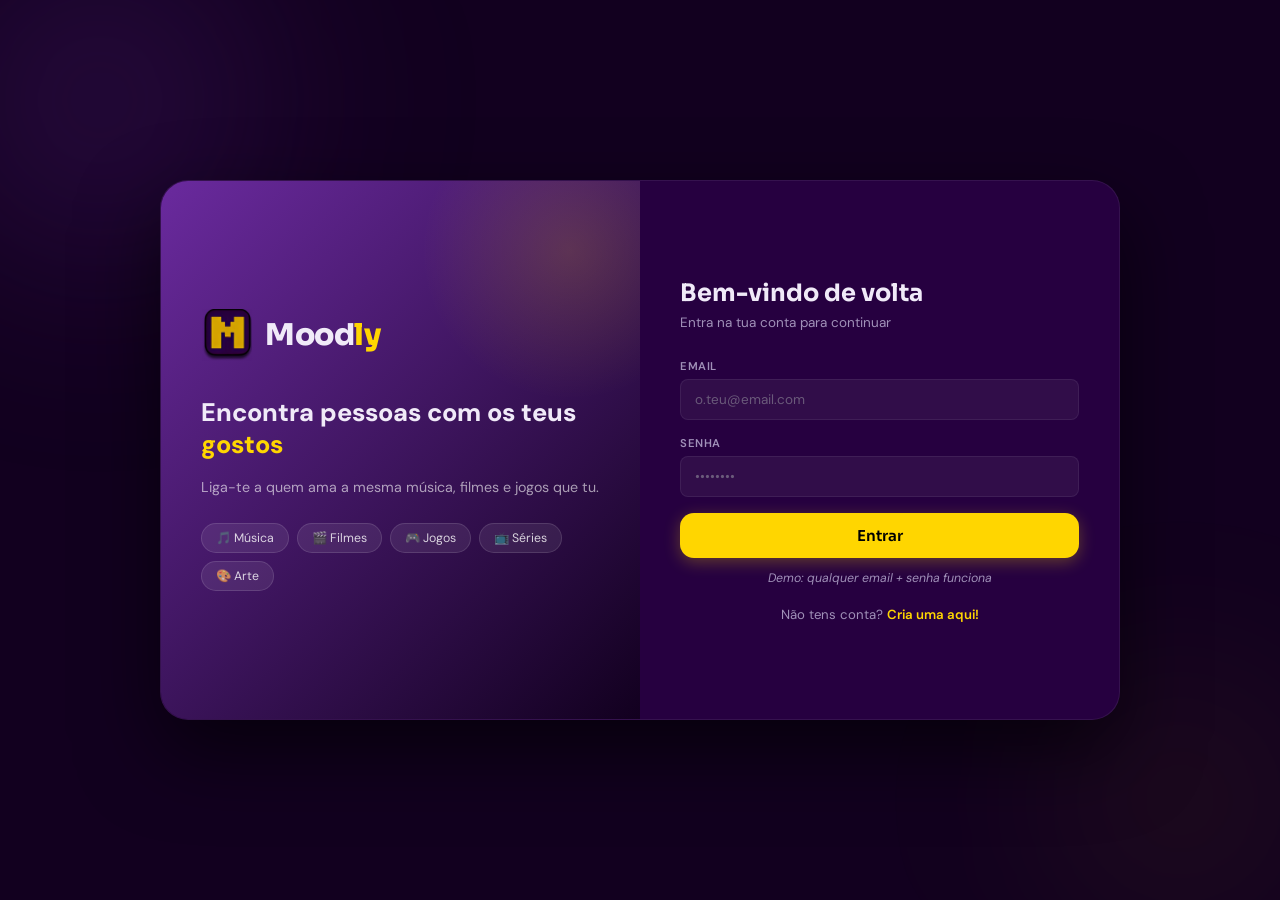
==== index.html @ e6f17474 "adicionar frontend moodly" ====
<!DOCTYPE html>
<html lang="pt">
<head>
  <meta charset="UTF-8"/>
  <meta name="viewport" content="width=device-width, initial-scale=1.0"/>
  <title>Moodly</title>

  <!-- Google Fonts -->
  <link rel="preconnect" href="https://fonts.googleapis.com"/>
  <link rel="preconnect" href="https://fonts.gstatic.com" crossorigin/>
  <link href="https://fonts.googleapis.com/css2?family=Sora:wght@300;400;600;700;800&family=DM+Sans:opsz,wght@9..40,300;9..40,400;9..40,500;9..40,600&display=swap" rel="stylesheet"/>

  <!-- CSS -->
  <link rel="stylesheet" href="css/variables.css"/>
  <link rel="stylesheet" href="css/base.css"/>
  <link rel="stylesheet" href="css/components.css"/>
  <link rel="stylesheet" href="css/layout.css"/>
  <link rel="stylesheet" href="css/pages.css"/>
  <link rel="stylesheet" href="css/animations.css"/>
</head>
<body>

  <!-- Ponto de montagem da aplicação -->
  <div id="app"></div>

  <!-- ── MODEL ── -->
  <script src="model/Model.js"></script>

  <!-- ── VIEW ── -->
  <script src="view/components/Icons.js"></script>
  <script src="view/components/Components.js"></script>
  <script src="view/pages/AuthPages.js"></script>
  <script src="view/pages/HomePages.js"></script>
  <script src="view/pages/EventsPage.js"></script>
  <script src="view/pages/ChatsPage.js"></script>
  <script src="view/pages/ProfilePages.js"></script>
  <script src="view/Renderer.js"></script>

  <!-- ── CONTROLLER ── -->
  <script src="controller/Controller.js"></script>

  <!-- ── BOOT ── -->
  <script>
    document.addEventListener('DOMContentLoaded', () => Renderer.init());
  </script>

</body>
</html>
---- css/variables.css ----
/* ============================================================
   variables.css — Tokens de design globais
   Todos os valores reutilizáveis ficam aqui.
   ============================================================ */

:root {
  /* Cores de fundo */
  --bg-deep:    #12001F;
  --bg-main:    #1E0035;
  --bg-panel:   #260040;
  --bg-card:    #320055;
  --bg-hover:   #3C0066;

  /* Largura da sidebar */
  --sidebar-w:  260px;

  /* Cores de destaque */
  --accent:     #FFD600;
  --accent2:    #FF6B6B;
  --purple:     #9B59C5;
  --purple-dim: #6A2A9E;
  --green:      #4DFFB4;

  /* Texto */
  --text:       #F0EAF8;
  --text-sub:   #A090B8;
  --text-dim:   #6A5A7A;

  /* Bordas */
  --border:     rgba(255, 255, 255, 0.07);

  /* Sombras */
  --shadow:     0 8px 40px rgba(0, 0, 0, 0.5);

  /* Border-radius */
  --r-sm:   8px;
  --r-md:   14px;
  --r-lg:   20px;
  --r-xl:   28px;
  --r-full: 9999px;

  /* Easing */
  --ease: cubic-bezier(0.4, 0, 0.2, 1);
}
---- css/base.css ----
/* ============================================================
   base.css — Reset e tipografia global
   ============================================================ */

*, *::before, *::after {
  box-sizing: border-box;
  margin: 0;
  padding: 0;
}

html {
  font-size: 15px;
  scroll-behavior: smooth;
}

body {
  font-family: 'DM Sans', sans-serif;
  background: var(--bg-deep);
  color: var(--text);
  min-height: 100vh;
  -webkit-font-smoothing: antialiased;
  overflow: hidden;
}

h1, h2, h3, h4, h5 {
  font-family: 'Sora', sans-serif;
  font-weight:700;
  font-size: 100px;
}

a {
  color: inherit;
  text-decoration: none;
}

button {
  cursor: pointer;
  border: none;
  outline: none;
  font-family: inherit;
  background: none;
}

input, textarea {
  font-family: inherit;
}

ul {
  list-style: none;
}
---- css/components.css ----
/* ============================================================
   components.css — Componentes reutilizáveis
   Botões, cards, forms, badges, avatares, toasts, modais...
   ============================================================ */

/*Botões */
.btn {
  display: inline-flex;
  align-items: center;
  justify-content: center;
  gap: 7px;
  padding: 10px 20px;
  border-radius: var(--r-md);
  font-size: 0.88rem;
  font-weight: 600;
  font-family: 'Sora', sans-serif;
  transition: all 0.18s var(--ease);
  white-space: nowrap;
}

.btn-primary {
  background: var(--accent);
  color: #000;
  box-shadow: 0 4px 16px rgba(255, 214, 0, 0.28);
}
.btn-primary:hover {
  background: #FFE633;
  transform: translateY(-1px);
  box-shadow: 0 6px 24px rgba(255, 214, 0, 0.38);
}

.btn-outline {
  background: transparent;
  color: var(--text);
  border: 1.5px solid var(--border);
}
.btn-outline:hover {
  border-color: rgba(255, 255, 255, 0.25);
  background: rgba(255, 255, 255, 0.04);
}

.btn-ghost {
  background: transparent;
  color: var(--text-sub);
}
.btn-ghost:hover {
  color: var(--text);
  background: rgba(255, 255, 255, 0.04);
}

.btn-danger {
  background: rgba(255, 107, 107, 0.15);
  color: var(--accent2);
  border: 1px solid rgba(255, 107, 107, 0.2);
}
.btn-danger:hover {
  background: var(--accent2);
  color: #fff;
}

.btn-sm  { padding: 7px 14px;  font-size: 0.8rem; }
.btn-lg  { padding: 13px 28px; font-size: 1rem;   }

/*Cards*/
.card {
  background: var(--bg-card);
  border: 1px solid var(--border);
  border-radius: var(--r-lg);
  transition: transform 0.18s var(--ease), box-shadow 0.18s var(--ease);
}

/*Formulários*/
.form-group {
  display: flex;
  flex-direction: column;
  gap: 6px;
  margin-bottom: 16px;
}

.form-label {
  font-size: 0.75rem;
  font-weight: 600;
  color: var(--text-sub);
  text-transform: uppercase;
  letter-spacing: 0.5px;
}

.form-input {
  background: rgba(255, 255, 255, 0.05);
  border: 1.5px solid var(--border);
  border-radius: var(--r-sm);
  color: var(--text);
  padding: 11px 14px;
  font-size: 0.9rem;
  width: 100%;
  transition: all 0.18s var(--ease);
}
.form-input::placeholder { color: var(--text-dim); }
.form-input:focus {
  outline: none;
  border-color: var(--accent);
  background: rgba(255, 255, 255, 0.07);
  box-shadow: 0 0 0 3px rgba(255, 214, 0, 0.1);
}

.form-error {
  font-size: 0.8rem;
  color: var(--accent2);
  margin-top: 4px;
}

/*Badges*/
.badge {
  display: inline-flex;
  align-items: center;
  padding: 3px 10px;
  border-radius: var(--r-full);
  font-size: 0.72rem;
  font-weight: 600;
}
.badge-accent  { background: rgba(255, 214, 0, 0.15);  color: var(--accent);  }
.badge-purple  { background: rgba(155, 89, 197, 0.2);  color: var(--purple);  }
.badge-green   { background: rgba(77, 255, 180, 0.15); color: var(--green);   }

/*Avatares*/
.avatar {
  border-radius: var(--r-full);
  background: var(--purple-dim);
  display: flex;
  align-items: center;
  justify-content: center;
  font-family: 'Sora', sans-serif;
  font-weight: 700;
  flex-shrink: 0;
  overflow: hidden;
}

/*Divider */
.divider {
  height: 1px;
  background: var(--border);
  margin: 16px 0;
}

/*Section title */
.section-title {
  font-size: 0.8rem;
  font-weight: 700;
  color: var(--text-dim);
  text-transform: uppercase;
  letter-spacing: 1px;
  margin-bottom: 14px;
}

/*Empty state*/
.empty-state {
  display: flex;
  flex-direction: column;
  align-items: center;
  justify-content: center;
  padding: 80px 24px;
  gap: 14px;
  text-align: center;
}
.empty-state svg { width: 64px; height: 64px; color: var(--text-dim); opacity: 0.4; }
.empty-state h3  { font-size: 1.1rem; color: var(--text-sub); }
.empty-state p   { font-size: 0.88rem; color: var(--text-dim); }

/*Toast */
.toast {
  position: fixed;
  bottom: 32px;
  right: 32px;
  background: var(--bg-card);
  border: 1px solid var(--border);
  border-radius: var(--r-md);
  padding: 14px 18px;
  font-size: 0.88rem;
  box-shadow: 0 8px 32px rgba(0, 0, 0, 0.5);
  z-index: 1000;
  display: flex;
  align-items: center;
  gap: 10px;
  transform: translateY(20px);
  opacity: 0;
  transition: all 0.3s var(--ease);
  max-width: 340px;
}
.toast.show              { transform: translateY(0); opacity: 1; }
.toast.success           { border-left: 3px solid var(--green);   }
.toast.error             { border-left: 3px solid var(--accent2); }
.toast.info              { border-left: 3px solid var(--accent);  }
.toast svg               { width: 16px; height: 16px; flex-shrink: 0; }
.toast.success svg       { color: var(--green);   }
.toast.error   svg       { color: var(--accent2); }
.toast.info    svg       { color: var(--accent);  }

/*Modal*/
.modal-overlay {
  position: fixed;
  inset: 0;
  background: rgba(0, 0, 0, 0.7);
  backdrop-filter: blur(8px);
  z-index: 500;
  display: flex;
  align-items: center;
  justify-content: center;
  animation: fadeIn 0.2s ease;
}

.modal-box {
  background: var(--bg-card);
  border: 1px solid var(--border);
  border-radius: var(--r-xl);
  padding: 32px;
  width: 100%;
  max-width: 420px;
  animation: fadeUp 0.3s var(--ease);
  box-shadow: 0 32px 80px rgba(0, 0, 0, 0.6);
}
.modal-box h3 { font-size: 1.2rem; margin-bottom: 8px; }
.modal-box p  { color: var(--text-sub); font-size: 0.9rem; margin-bottom: 24px; }
.modal-actions { display: flex; gap: 10px; }

/*Page header */
.page-header {
  display: flex;
  align-items: flex-start;
  justify-content: space-between;
  margin-bottom: 28px;
}
.page-header-left h1 { font-size: 1.75rem; font-weight: 800; letter-spacing: -0.5px; }
.page-header-left p  { color: var(--text-sub); font-size: 0.88rem; margin-top: 4px; }
---- css/layout.css ----
/* ============================================================
   layout.css — Estrutura de layout principal
   Sidebar, área de conteúdo, chats two-column...
   ============================================================ */

/* ── App shell ──────────────────────────────────────────── */
#app {
  display: flex;
  height: 100vh;
  overflow: hidden;
}

/* Páginas de auth ocupam o ecrã inteiro (sem sidebar) */
#app.auth-mode {
  display: block;
}

/* ── Sidebar ────────────────────────────────────────────── */
.sidebar {
  width: var(--sidebar-w);
  min-width: var(--sidebar-w);
  background: var(--bg-panel);
  border-right: 1px solid var(--border);
  display: flex;
  flex-direction: column;
  padding: 28px 0 20px;
  height: 100vh;
  overflow: hidden;
  position: relative;
  z-index: 10;
}

/* Gradiente decorativo na sidebar */
.sidebar::before {
  content: '';
  position: absolute;
  inset: 0;
  background:
    radial-gradient(ellipse 200px 300px at 30% 20%, rgba(155, 89, 197, 0.12) 0%, transparent 70%),
    radial-gradient(ellipse 180px 200px at 70% 80%, rgba(255, 214, 0, 0.05)  0%, transparent 70%);
  pointer-events: none;
}

/* Logo */
.sidebar-logo {
  display: flex;
  align-items: center;
  gap: 10px;
  padding: 0 24px 28px;
  border-bottom: 1px solid var(--border);
  margin-bottom: 16px;
}

.logo-emoji {
  width: 42px;
  height: 42px;
  background: var(--accent);
  border-radius: var(--r-md);
  display: flex;
  align-items: center;
  justify-content: center;
  font-size: 22px;
  box-shadow: 0 6px 24px rgba(255, 214, 0, 0.35);
  flex-shrink: 0;
}

.logo-name {
  font-family: 'Sora', sans-serif;
  font-size: 1.5rem;
  font-weight: 800;
  color: var(--text);
  letter-spacing: -0.5px;
}
.logo-name span { color: var(--accent); }

/* Nav items */
.nav-group {
  flex: 1;
  padding: 0 12px;
  display: flex;
  flex-direction: column;
  gap: 2px;
}

.nav-item {
  display: flex;
  align-items: center;
  gap: 12px;
  padding: 11px 14px;
  border-radius: var(--r-md);
  color: var(--text-sub);
  font-size: 0.9rem;
  font-weight: 500;
  transition: all 0.18s var(--ease);
  cursor: pointer;
  position: relative;
}
.nav-item:hover             { background: rgba(255, 255, 255, 0.05); color: var(--text); }
.nav-item.active            { background: rgba(255, 214, 0, 0.1); color: var(--accent); font-weight: 600; }
.nav-item.active::before {
  content: '';
  position: absolute;
  left: 0; top: 25%; bottom: 25%;
  width: 3px;
  border-radius: 2px;
  background: var(--accent);
}
.nav-item svg { width: 20px; height: 20px; flex-shrink: 0; }

.nav-badge {
  margin-left: auto;
  background: var(--accent);
  color: #000;
  font-size: 0.7rem;
  font-weight: 700;
  padding: 2px 7px;
  border-radius: var(--r-full);
  min-width: 20px;
  text-align: center;
}

/* Utilizador no fundo da sidebar */
.sidebar-user {
  padding: 16px 16px 0;
  border-top: 1px solid var(--border);
  display: flex;
  align-items: center;
  gap: 10px;
  cursor: pointer;
  border-radius: var(--r-md);
  margin: 0 4px;
  transition: background 0.15s;
}
.sidebar-user:hover            { background: rgba(255, 255, 255, 0.04); }
.sidebar-user-info             { flex: 1; min-width: 0; }
.sidebar-user-name             { font-size: 0.88rem; font-weight: 600; white-space: nowrap; overflow: hidden; text-overflow: ellipsis; }
.sidebar-user-role             { font-size: 0.73rem; color: var(--text-dim); }

/* ── Área principal ─────────────────────────────────────── */
.main-area {
  flex: 1;
  display: flex;
  overflow: hidden;
  background: var(--bg-main);
  position: relative;
}

/* Textura subtil de fundo */
.main-area::after {
  content: '';
  position: absolute;
  inset: 0;
  background-image: url("data:image/svg+xml,%3Csvg viewBox='0 0 200 200' xmlns='http://www.w3.org/2000/svg'%3E%3Cfilter id='n'%3E%3CfeTurbulence type='fractalNoise' baseFrequency='0.9' numOctaves='4' stitchTiles='stitch'/%3E%3C/filter%3E%3Crect width='100%25' height='100%25' filter='url(%23n)' opacity='0.025'/%3E%3C/svg%3E");
  pointer-events: none;
  opacity: 0.4;
}

.content {
  flex: 1;
  overflow-y: auto;
  height: 100vh;
  padding: 32px 36px;
  scrollbar-width: thin;
  scrollbar-color: var(--bg-card) transparent;
  position: relative;
  z-index: 1;
}
.content::-webkit-scrollbar       { width: 5px; }
.content::-webkit-scrollbar-thumb { background: var(--bg-card); border-radius: 3px; }

/* ── Layout de chats (duas colunas) ─────────────────────── */
.chats-layout {
  display: grid;
  grid-template-columns: 320px 1fr;
  height: 100vh;
  margin: -32px -36px -32px 0;
  overflow: hidden;
}

.chat-list-col {
  background: var(--bg-panel);
  border-right: 1px solid var(--border);
  display: flex;
  flex-direction: column;
  overflow: hidden;
}

.chat-list-header {
  padding: 50px 20px 12px;
  border-bottom: 1px solid var(--border);
}
.chat-list-header h2 { font-size: 1.1rem; margin-bottom: 12px; }

.chat-search-wrap { position: relative; }
.chat-search-wrap svg {
  position: absolute;
  left: 12px; top: 50%;
  transform: translateY(-50%);
  width: 16px; height: 16px;
  color: var(--text-dim);
}
.chat-search-wrap input { padding-left: 38px; border-radius: var(--r-full); }

.chat-list-scroll {
  flex: 1;
  overflow-y: auto;
  scrollbar-width: thin;
  scrollbar-color: var(--bg-card) transparent;
}
.chat-list-scroll::-webkit-scrollbar       { width: 4px; }
.chat-list-scroll::-webkit-scrollbar-thumb { background: var(--bg-card); border-radius: 2px; }

/* Item de conversa */
.chat-item {
  display: flex;
  align-items: center;
  gap: 12px;
  padding: 14px 20px;
  border-bottom: 1px solid rgba(255, 255, 255, 0.04);
  cursor: pointer;
  transition: background 0.15s;
}
.chat-item:hover  { background: rgba(255, 255, 255, 0.04); }
.chat-item.active { background: rgba(255, 214, 0, 0.06); border-left: 3px solid var(--accent); }

.chat-avatar-wrap   { position: relative; flex-shrink: 0; }
.chat-online-dot {
  position: absolute;
  bottom: 1px; right: 1px;
  width: 10px; height: 10px;
  border-radius: 50%;
  background: var(--green);
  border: 2px solid var(--bg-panel);
}

.chat-info     { flex: 1; min-width: 0; }
.chat-name     { font-size: 0.88rem; font-weight: 600; margin-bottom: 3px; }
.chat-preview  { font-size: 0.78rem; color: var(--text-sub); white-space: nowrap; overflow: hidden; text-overflow: ellipsis; }

.chat-meta-col { flex-shrink: 0; display: flex; flex-direction: column; align-items: flex-end; gap: 5px; }
.chat-time     { font-size: 0.7rem; color: var(--text-dim); }
.chat-unread {
  background: var(--accent);
  color: #000;
  border-radius: var(--r-full);
  min-width: 18px; height: 18px;
  display: flex; align-items: center; justify-content: center;
  font-size: 0.68rem; font-weight: 700;
  padding: 0 4px;
}

/* ── Chatroom ───────────────────────────────────────────── */
.chatroom-col {
  display: flex;
  flex-direction: column;
  background: var(--bg-main);
  overflow: hidden;
}

.chatroom-header {
  padding: 52px 28px 28px 28px;
  border-bottom: 1px solid var(--border);
  display: flex;
  align-items: center;
  gap: 14px;
  flex-shrink: 0;
  background: var(--bg-panel);
}
.chatroom-header-info  { flex: 1; }
.chatroom-header-name  { font-weight: 700; font-size: 1rem; }
.chatroom-header-status { font-size: 0.76rem; color: var(--green); }

.chatroom-messages {
  flex: 1;
  overflow-y: auto;
  padding: 52px 28px 28px 28px;
  display: flex;
  flex-direction: column;
  gap: 12px;
  scrollbar-width: thin;
  scrollbar-color: var(--bg-card) transparent;
}
.chatroom-messages::-webkit-scrollbar       { width: 4px; }
.chatroom-messages::-webkit-scrollbar-thumb { background: var(--bg-card); border-radius: 2px; }

.msg-row {
  display: flex;
  flex-direction: column;
  max-width: 65%;
}
.msg-row.me   { align-self: flex-end;  align-items: flex-end;  }
.msg-row.them { align-self: flex-start; align-items: flex-start; }

.msg-bubble { padding: 10px 16px; border-radius: 18px; font-size: 0.88rem; line-height: 1.5; }
.msg-row.them .msg-bubble { background: var(--bg-card); border-bottom-left-radius: 4px; }
.msg-row.me   .msg-bubble { background: var(--accent); color: #000; font-weight: 500; border-bottom-right-radius: 4px; }
.msg-time { font-size: 0.65rem; color: var(--text-dim); margin-top: 4px; padding: 0 4px; }

.chatroom-bar {
  padding: 18px 28px;
  border-top: 1px solid var(--border);
  display: flex;
  align-items: center;
  gap: 10px;
  flex-shrink: 0;
  background: var(--bg-panel);
}

.chatroom-input {
  flex: 1;
  background: rgba(255, 255, 255, 0.05);
  border: 1.5px solid var(--border);
  border-radius: var(--r-full);
  padding: 10px 20px;
  color: var(--text);
  font-size: 0.9rem;
  resize: none;
  outline: none;
  max-height: 100px;
  transition: border-color 0.18s;
}
.chatroom-input:focus       { border-color: var(--accent); }
.chatroom-input::placeholder { color: var(--text-dim); }

.send-btn {
  width: 42px; height: 42px;
  border-radius: var(--r-full);
  background: var(--accent);
  color: #000;
  display: flex; align-items: center; justify-content: center;
  flex-shrink: 0;
  transition: all 0.18s;
}
.send-btn:hover    { background: #FFE633; transform: scale(1.06); }
.send-btn svg      { width: 18px; height: 18px; }
---- css/pages.css ----
/* ============================================================
   pages.css — Estilos específicos de cada página
   ============================================================ */

/* ── AUTH ───────────────────────────────────────────────── */
.auth-page {
  min-height: 100vh;
  display: flex;
  align-items: center;
  justify-content: center;
  background: var(--bg-deep);
  position: relative;
  overflow: hidden;
}

.auth-bg-orb {
  position: absolute;
  border-radius: 50%;
  filter: blur(90px);
  pointer-events: none;
}

.auth-split {
  display: grid;
  grid-template-columns: 1fr 1fr;
  width: 100%;
  max-width: 960px;
  background: var(--bg-panel);
  border-radius: var(--r-xl);
  border: 1px solid var(--border);
  overflow: hidden;
  box-shadow: 0 32px 80px rgba(0, 0, 0, 0.6);
  min-height: 540px;
}

.auth-left {
  background: linear-gradient(135deg, var(--purple-dim) 0%, var(--bg-deep) 100%);
  padding: 48px 40px;
  display: flex;
  flex-direction: column;
  justify-content: center;
  position: relative;
  overflow: hidden;
}
.auth-left::before {
  content: '';
  position: absolute;
  width: 300px; height: 300px;
  border-radius: 50%;
  background: radial-gradient(circle, rgba(255, 214, 0, 0.15) 0%, transparent 70%);
  top: -80px; right: -80px;
}

.auth-left-logo  { display: flex; align-items: center; gap: 12px; margin-bottom: 36px; }
.auth-tagline    { font-size: 1.7rem; font-weight: 800; line-height: 1.25; margin-bottom: 16px; }
.auth-tagline span { color: var(--accent); }
.auth-desc       { color: rgba(255, 255, 255, 0.6); font-size: 0.95rem; line-height: 1.6; }

.auth-chips      { display: flex; flex-wrap: wrap; gap: 8px; margin-top: 24px; }
.auth-chip {
  background: rgba(255, 255, 255, 0.08);
  border: 1px solid rgba(255, 255, 255, 0.12);
  padding: 6px 14px;
  border-radius: var(--r-full);
  font-size: 0.82rem;
  color: rgba(255, 255, 255, 0.8);
}

.auth-right      { padding: 48px 40px; display: flex; flex-direction: column; justify-content: center; }
.auth-right h2   { font-size: 1.6rem; margin-bottom: 6px; }
.auth-sub        { color: var(--text-sub); margin-bottom: 28px; font-size: 0.9rem; }

.auth-switch     { margin-top: 20px; text-align: center; color: var(--text-sub); font-size: 0.88rem; }
.auth-switch a   { color: var(--accent); font-weight: 600; cursor: pointer; }

/* ── INTERESSES ─────────────────────────────────────────── */
.interests-page {
  min-height: 100vh;
  display: flex;
  align-items: center;
  justify-content: center;
  background: var(--bg-deep);
}

.interests-container {
  max-width: 680px;
  width: 100%;
  padding: 48px 40px;
  background: var(--bg-panel);
  border: 1px solid var(--border);
  border-radius: var(--r-xl);
  box-shadow: 0 32px 80px rgba(0, 0, 0, 0.5);
}

.interests-grid {
  display: grid;
  grid-template-columns: repeat(4, 1fr);
  gap: 12px;
  margin: 28px 0;
}

.interest-chip {
  display: flex;
  flex-direction: column;
  align-items: center;
  gap: 10px;
  padding: 20px 12px;
  background: rgba(255, 255, 255, 0.04);
  border: 2px solid var(--border);
  border-radius: var(--r-lg);
  cursor: pointer;
  transition: all 0.18s var(--ease);
  text-align: center;
}
.interest-chip svg         { width: 32px; height: 32px; color: var(--text-dim); }
.interest-chip span        { font-size: 0.82rem; font-weight: 600; color: var(--text-sub); }
.interest-chip:hover       { background: rgba(255, 255, 255, 0.07); border-color: rgba(255, 255, 255, 0.2); }
.interest-chip.selected    { background: rgba(255, 214, 0, 0.1); border-color: var(--accent); }
.interest-chip.selected svg  { color: var(--accent); }
.interest-chip.selected span { color: var(--accent); }

/* ── DESCOBRIR ──────────────────────────────────────────── */
.discover-layout {
  display: grid;
  grid-template-columns: 1fr 380px;
  gap: 28px;
  align-items: start;
}

.profile-card-big {
  background: var(--bg-card);
  border: 1px solid var(--border);
  border-radius: var(--r-xl);
  overflow: hidden;
}

.profile-card-banner {
  height: 220px;
  background: linear-gradient(135deg, #3C0063 0%, #12001F 100%);
  position: relative;
}
.profile-card-banner::after {
  content: '';
  position: absolute; inset: 0;
  background: linear-gradient(to bottom, transparent 40%, var(--bg-card) 100%);
}

.profile-card-avatar {
  width: 110px; height: 110px;
  border-radius: var(--r-full);
  border: 3px solid var(--accent);
  position: absolute;
  bottom: -40px; left: 36px;
  background: var(--purple-dim);
  display: flex; align-items: center; justify-content: center;
  font-size: 2.4rem; font-weight: 700; font-family: 'Sora', sans-serif;
  z-index: 2;
  box-shadow: 0 8px 32px rgba(0, 0, 0, 0.5);
}

.profile-card-body    { padding: 56px 36px 32px; }
.profile-card-name    { font-size: 1.6rem; font-weight: 800; margin-bottom: 4px; }
.profile-card-meta    { color: var(--text-sub); font-size: 0.88rem; margin-bottom: 20px; }

.interest-tags        { display: flex; flex-wrap: wrap; gap: 8px; margin-bottom: 24px; }
.interest-tag {
  display: flex; align-items: center; gap: 6px;
  background: rgba(255, 255, 255, 0.06);
  border: 1px solid var(--border);
  padding: 6px 12px;
  border-radius: var(--r-full);
  font-size: 0.8rem; color: var(--text-sub);
}
.interest-tag svg { width: 13px; height: 13px; color: var(--accent); }

.card-actions { display: flex; gap: 12px; align-items: center; }

.action-btn {
  width: 56px; height: 56px;
  border-radius: var(--r-full);
  display: flex; align-items: center; justify-content: center;
  border: 2px solid;
  transition: all 0.2s var(--ease);
}
.action-btn svg { width: 24px; height: 24px; }

.action-btn-pass    { border-color: rgba(255, 107, 107, 0.35); color: var(--accent2); }
.action-btn-pass:hover  { background: var(--accent2); color: #fff; transform: scale(1.08) rotate(-8deg); border-color: var(--accent2); }

.action-btn-connect { border-color: rgba(255, 214, 0, 0.4); color: var(--accent); width: 68px; height: 68px; }
.action-btn-connect:hover { background: var(--accent); color: #000; transform: scale(1.1); border-color: var(--accent); }

.action-btn-super   { border-color: rgba(77, 255, 180, 0.35); color: var(--green); }
.action-btn-super:hover { background: var(--green); color: #000; transform: scale(1.08) rotate(8deg); border-color: var(--green); }

.suggestions-panel  { display: flex; flex-direction: column; gap: 14px; }

.suggestion-card {
  background: var(--bg-card);
  border: 1px solid var(--border);
  border-radius: var(--r-lg);
  padding: 16px;
  display: flex; align-items: center; gap: 14px;
  transition: all 0.18s var(--ease);
  cursor: pointer;
}
.suggestion-card:hover { background: var(--bg-hover); transform: translateX(3px); }

.suggestion-info     { flex: 1; min-width: 0; }
.suggestion-name     { font-weight: 600; font-size: 0.92rem; margin-bottom: 3px; }
.suggestion-tags     { font-size: 0.76rem; color: var(--text-sub); white-space: nowrap; overflow: hidden; text-overflow: ellipsis; }
.suggestion-actions  { display: flex; gap: 6px; }

/* ── EVENTOS ────────────────────────────────────────────── */
.events-grid {
  display: grid;
  grid-template-columns: repeat(auto-fill, minmax(300px, 1fr));
  gap: 20px;
}

.event-card {
  background: var(--bg-card);
  border: 1px solid var(--border);
  border-radius: var(--r-lg);
  overflow: hidden;
  transition: transform 0.18s var(--ease), box-shadow 0.18s var(--ease);
}
.event-card:hover { transform: translateY(-3px); box-shadow: 0 20px 50px rgba(0, 0, 0, 0.4); }

.event-banner {
  height: 130px;
  position: relative;
  display: flex; align-items: flex-end;
  padding: 14px 16px;
}
.event-banner::after {
  content: '';
  position: absolute; inset: 0;
  background: linear-gradient(to top, rgba(50, 0, 85, 0.95) 0%, transparent 55%);
}

.event-title     { font-size: 1.05rem; font-weight: 700; position: relative; z-index: 1; }
.event-date-chip {
  position: absolute; top: 12px; right: 12px; z-index: 1;
  background: var(--accent); color: #000;
  padding: 4px 10px; border-radius: var(--r-full);
  font-size: 0.72rem; font-weight: 700; font-family: 'Sora', sans-serif;
}

.event-body   { padding: 16px; }
.event-meta   { display: flex; align-items: center; gap: 7px; color: var(--text-sub); font-size: 0.82rem; margin-bottom: 6px; }
.event-meta svg { width: 13px; height: 13px; flex-shrink: 0; }
.event-footer { display: flex; gap: 8px; margin-top: 14px; }

/* ── PERFIL ─────────────────────────────────────────────── */
.profile-layout {
  display: grid;
  grid-template-columns: 300px 1fr;
  gap: 28px;
  align-items: start;
}

.profile-card {
  background: var(--bg-card);
  border: 1px solid var(--border);
  border-radius: var(--r-xl);
  overflow: hidden;
}

.profile-banner {
  height: 110px;
  background: linear-gradient(135deg, var(--purple-dim) 0%, var(--bg-deep) 100%);
}

.profile-avatar-wrap {
  position: relative;
  margin: -44px 0 0 24px;
  display: inline-block;
}

.profile-avatar {
  width: 88px; height: 88px;
  border-radius: var(--r-full);
  background: var(--purple-dim);
  border: 3px solid var(--bg-card);
  display: flex; align-items: center; justify-content: center;
  font-size: 2rem; font-weight: 700; font-family: 'Sora', sans-serif;
  position: relative; z-index: 1;
}

.profile-body    { padding: 16px 24px 24px; }
.profile-name    { font-size: 1.3rem; font-weight: 800; margin-bottom: 2px; }
.profile-email   { font-size: 0.82rem; color: var(--text-dim); margin-bottom: 16px; }

.stats-row {
  display: flex;
  border: 1px solid var(--border);
  border-radius: var(--r-md);
  overflow: hidden;
  margin-bottom: 20px;
}
.stat-cell               { flex: 1; padding: 12px 8px; text-align: center; border-right: 1px solid var(--border); }
.stat-cell:last-child    { border-right: none; }
.stat-cell .num          { font-size: 1.2rem; font-weight: 800; color: var(--accent); font-family: 'Sora', sans-serif; }
.stat-cell .lbl          { font-size: 0.68rem; color: var(--text-dim); margin-top: 2px; }

.interest-block          { margin-bottom: 16px; }
.interest-block-label {
  display: flex; align-items: center; gap: 8px;
  font-size: 0.76rem; font-weight: 700; color: var(--accent);
  text-transform: uppercase; letter-spacing: 0.5px;
  margin-bottom: 6px;
}
.interest-block-label svg { width: 15px; height: 15px; }
.interest-block-val      { font-size: 0.88rem; color: var(--text-sub); padding-left: 23px; }

/* Edit profile */
.edit-grid {
  display: grid;
  grid-template-columns: 1fr 1fr;
  gap: 14px;
}
---- css/animations.css ----
/* ============================================================
   animations.css — Keyframes e classes de animação
   ============================================================ */

@keyframes fadeUp {
  from { opacity: 0; transform: translateY(14px); }
  to   { opacity: 1; transform: translateY(0);    }
}

@keyframes fadeIn {
  from { opacity: 0; }
  to   { opacity: 1; }
}

/* Classe base de animação */
.anim { animation: fadeUp 0.35s var(--ease) both; }

/* Delays escalonados para listas e grids */
.d1 { animation-delay: 0.06s; }
.d2 { animation-delay: 0.12s; }
.d3 { animation-delay: 0.18s; }
.d4 { animation-delay: 0.24s; }
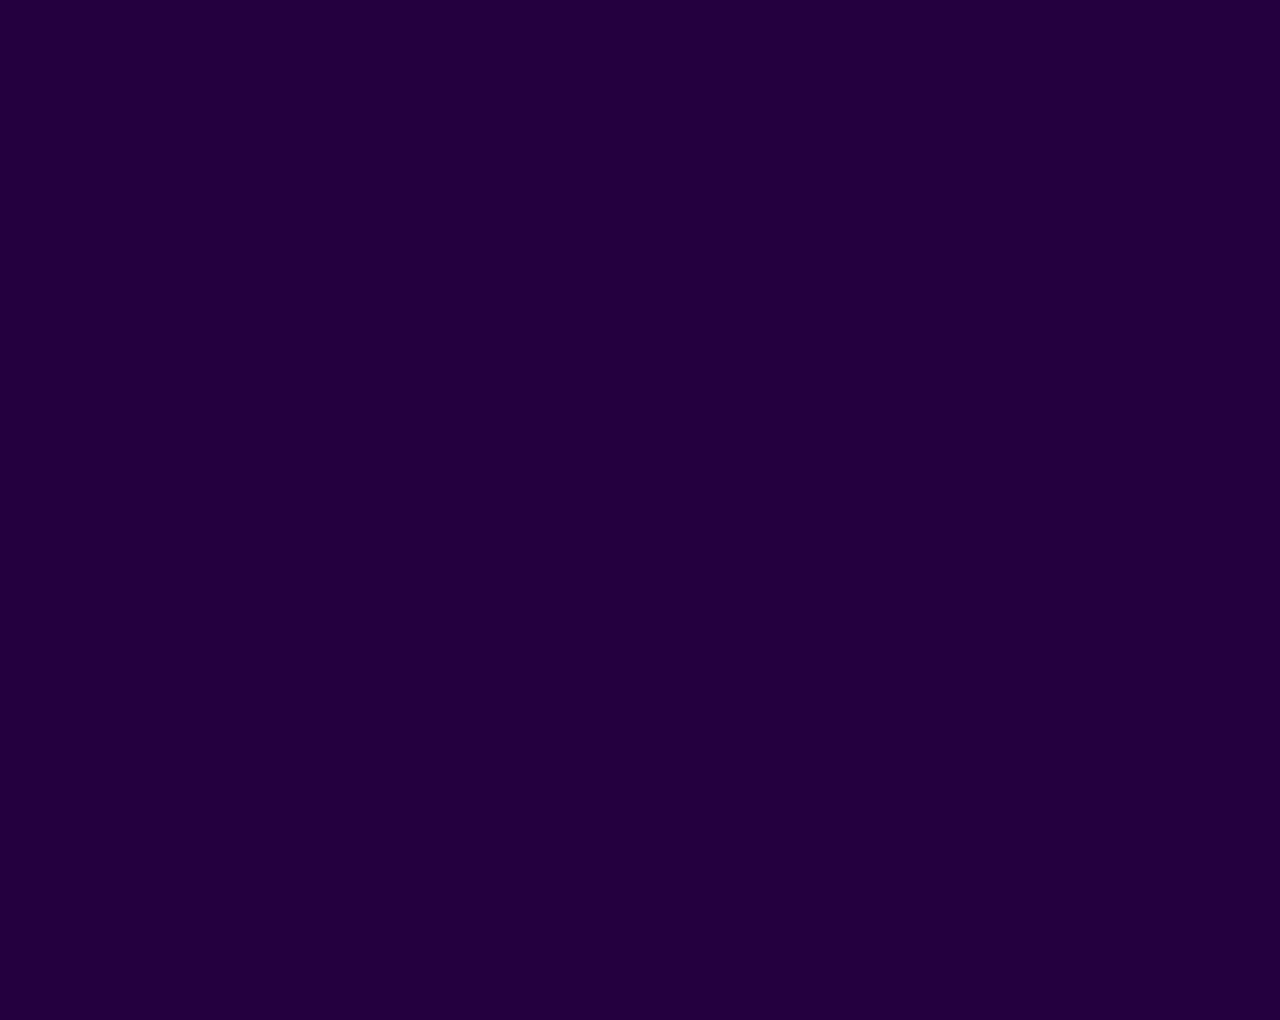
==== commit fbab76eb: "acho que funciona" ====
--- a/index.html
+++ b/index.html
@@ -4,45 +4,23 @@
   <meta charset="UTF-8"/>
   <meta name="viewport" content="width=device-width, initial-scale=1.0"/>
   <title>Moodly</title>
-
-  <!-- Google Fonts -->
-  <link rel="preconnect" href="https://fonts.googleapis.com"/>
-  <link rel="preconnect" href="https://fonts.gstatic.com" crossorigin/>
-  <link href="https://fonts.googleapis.com/css2?family=Sora:wght@300;400;600;700;800&family=DM+Sans:opsz,wght@9..40,300;9..40,400;9..40,500;9..40,600&display=swap" rel="stylesheet"/>
-
-  <!-- CSS -->
-  <link rel="stylesheet" href="css/variables.css"/>
-  <link rel="stylesheet" href="css/base.css"/>
-  <link rel="stylesheet" href="css/components.css"/>
-  <link rel="stylesheet" href="css/layout.css"/>
-  <link rel="stylesheet" href="css/pages.css"/>
-  <link rel="stylesheet" href="css/animations.css"/>
+  <link rel="stylesheet" href="css/app.css"/>
 </head>
 <body>
-
-  <!-- Ponto de montagem da aplicação -->
   <div id="app"></div>
 
-  <!-- ── MODEL ── -->
-  <script src="model/Model.js"></script>
+  <script src="js/components/Icons.js"></script>
+  <script src="js/components/Components.js"></script>
+  <script src="js/App.js"></script>
+  <script src="js/pages/AuthPages.js"></script>
+  <script src="js/pages/HomePage.js"></script>
+  <script src="js/pages/EventsPage.js"></script>
+  <script src="js/pages/ChatsPage.js"></script>
+  <script src="js/pages/ProfilePage.js"></script>
+  <script src="js/pages/AdminPage.js"></script>
 
-  <!-- ── VIEW ── -->
-  <script src="view/components/Icons.js"></script>
-  <script src="view/components/Components.js"></script>
-  <script src="view/pages/AuthPages.js"></script>
-  <script src="view/pages/HomePages.js"></script>
-  <script src="view/pages/EventsPage.js"></script>
-  <script src="view/pages/ChatsPage.js"></script>
-  <script src="view/pages/ProfilePages.js"></script>
-  <script src="view/Renderer.js"></script>
-
-  <!-- ── CONTROLLER ── -->
-  <script src="controller/Controller.js"></script>
-
-  <!-- ── BOOT ── -->
   <script>
-    document.addEventListener('DOMContentLoaded', () => Renderer.init());
+    document.addEventListener('DOMContentLoaded', () => App.init());
   </script>
-
 </body>
-</html>
+</html>
--- a/css/app.css
+++ b/css/app.css
@@ -0,0 +1,104 @@
+* { box-sizing: border-box; margin: 0; padding: 0; }
+body { font-family: sans-serif; font-size: 14px; background: #24003f; color: #eee; min-height: 100vh; }
+
+svg { width: 16px; height: 16px; vertical-align: middle; }
+
+input, textarea, select { font: inherit; background: #222;
+   border: 1px solid #444; color: #eee; padding: 5px 8px; width: 100%; display: block; }
+
+button { font: inherit; cursor: pointer; background: #222; border: 1px solid #555; color: #eee; padding: 4px 10px; }
+.btn-primary { background: #FFD600; color: #000; border-color: #FFD600; font-weight: 700; }
+.btn-danger  { color: #f87171; border-color: #f87171; background: transparent; }
+.btn-sm      { padding: 2px 7px; font-size: 0.78rem; }
+
+a, .link { color: #FFD600; cursor: pointer; }
+
+#app { display: flex; min-height: 100vh; }
+#app.auth { display: block; max-width: 400px; margin: 60px auto; }
+.sidebar { width: 160px; min-width: 160px; border-right: 1px solid #333333; padding: 12px; display: flex; 
+  flex-direction: column; height: 100vh; position: sticky; top: 0; overflow-y: auto; }
+.main { flex: 1; padding: 20px; overflow-y: auto; }
+
+.nav { display: flex; flex-direction: column; gap: 2px; flex: 1; }
+.nav-item { display: flex; align-items: center; gap: 7px; padding: 6px 8px; cursor: pointer;
+   color: #aaa; white-space: nowrap; }
+.nav-item:hover { color: #eee; }
+.nav-item.active { color: #FFD600; }
+
+.form-group { margin-bottom: 10px; }
+label { display: block; font-size: 0.78rem; color: #aaa; margin-bottom: 3px; }
+.error-msg { color: #f87171; font-size: 0.8rem; margin-top: 4px; }
+.page-header { display: flex; justify-content: space-between; align-items: center; margin-bottom: 16px; }
+
+.chats-wrap { display: flex; height: calc(100vh - 40px); margin: -20px; }
+.chat-list  { width: 220px; min-width: 220px; border-right: 1px solid #333; overflow-y: auto; }
+.chat-item  { padding: 8px 10px; border-bottom: 1px solid #222; cursor: pointer; }
+.chat-item.active { color: #FFD600; }
+.chatroom   { flex: 1; display: flex; flex-direction: column; overflow: hidden; }
+.chatroom-header { padding: 10px; border-bottom: 1px solid #333; flex-shrink: 0; font-weight: 700; }
+.chatroom-msgs { flex: 1; overflow-y: auto; padding: 12px; display: flex; flex-direction: column; gap: 6px; }
+.msg-row    { max-width: 60%; }
+.msg-row.me { align-self: flex-end; }
+.msg-bubble { padding: 5px 10px; border: 1px solid #444; display: inline-block; }
+.msg-row.me .msg-bubble { background: #FFD600; color: #000; border-color: #FFD600; }
+.chatroom-bar { padding: 10px; border-top: 1px solid #333; display: flex; gap: 6px; flex-shrink: 0; }
+.chatroom-bar input { flex: 1; width: auto; }
+
+.discover-wrap { display: flex; gap: 16px; align-items: flex-start; }
+.discover-card { flex: 1; border: 1px solid #444; padding: 16px; display: flex; gap: 16px; }
+.discover-photo-avatar { width: 90px; height: 90px; border-radius: 50%; background: #444; 
+  display: flex; align-items: center; justify-content: center; font-size: 1.8rem;
+   font-weight: 700; overflow: hidden; margin-bottom: 8px; }
+.discover-photo-avatar img { width: 100%; height: 100%; object-fit: cover; }
+.discover-btns { display: flex; flex-direction: column; gap: 10px; }
+.discover-action { cursor: pointer; font-weight: 700; }
+.discover-action.connect { color: #4ade80; }
+.discover-action.pass    { color: #f87171; }
+
+.profile-grid { display: grid; grid-template-columns: 200px 1fr; gap: 16px; }
+.profile-avatar-big { width: 80px; height: 80px; border-radius: 50%; background: #444;
+   display: flex; align-items: center; justify-content: center; font-size: 1.6rem;
+    font-weight: 700; margin-bottom: 10px; overflow: hidden; }
+.profile-avatar-big img { width: 100%; height: 100%; object-fit: cover; }
+
+.avatar { display: inline-flex; align-items: center; justify-content: center; background: #444;
+   border-radius: 50%; font-weight: 700; overflow: hidden; flex-shrink: 0; }
+.avatar img { width: 100%; height: 100%; object-fit: cover; }
+
+.row { display: flex; align-items: center; gap: 8px; padding: 7px 0; border-bottom: 1px solid #2a2a2a; }
+.row:last-child { border-bottom: none; }
+.row-name { flex: 1; }
+
+.modal-overlay { position: fixed; inset: 0; background: rgba(0,0,0,0.7); display: flex;
+   align-items: center; justify-content: center; z-index: 100; }
+.modal-box { background: #1a1a1a; border: 1px solid #444; padding: 20px; width: 100%; 
+  max-width: 420px; max-height: 90vh; overflow-y: auto; }
+.modal-footer { display: flex; gap: 8px; justify-content: flex-end; margin-top: 12px; }
+
+.toast { position: fixed; bottom: 14px; right: 14px; background: #222;
+   border: 1px solid #444; padding: 8px 12px; z-index: 200; opacity: 0; transition: opacity 0.2s; }
+.toast.show { opacity: 1; }
+
+
+.itag, .selected-tag, .tag-suggestion, .badge { display: inline-block; border: 1px solid #555; 
+  padding: 1px 6px; font-size: 0.75rem; margin: 2px; }
+.selected-tag { border-color: #FFD600; color: #FFD600; }
+.tag-suggestion { cursor: pointer; color: #aaa; }
+.tag-suggestion:hover { color: #eee; }
+.interest-section { margin-bottom: 14px; }
+.interest-section-label, .interest-cat-label { color: #FFD600; font-size: 0.75rem;
+   text-transform: uppercase; display: block; margin-bottom: 4px; }
+.interest-input-row { display: flex; gap: 6px; margin-bottom: 4px; }
+.interest-input-row input { flex: 1; width: auto; }
+
+
+table { width: 100%; border-collapse: collapse; font-size: 0.82rem; }
+th { text-align: left; padding: 5px 8px; border-bottom: 1px solid #333; color: #aaa; }
+td { padding: 6px 8px; border-bottom: 1px solid #222; }
+
+
+.empty { padding: 30px; text-align: center; color: #666; }
+.dim   { color: #777; }
+#map   { width: 100%; height: 300px; border: 1px solid #333; margin-top: 10px; }
+.send-btn { width: 30px; height: 30px; background: #FFD600; color: #000; border: none;
+   border-radius: 50%; display: flex; align-items: center; justify-content: center; cursor: pointer; flex-shrink: 0; }
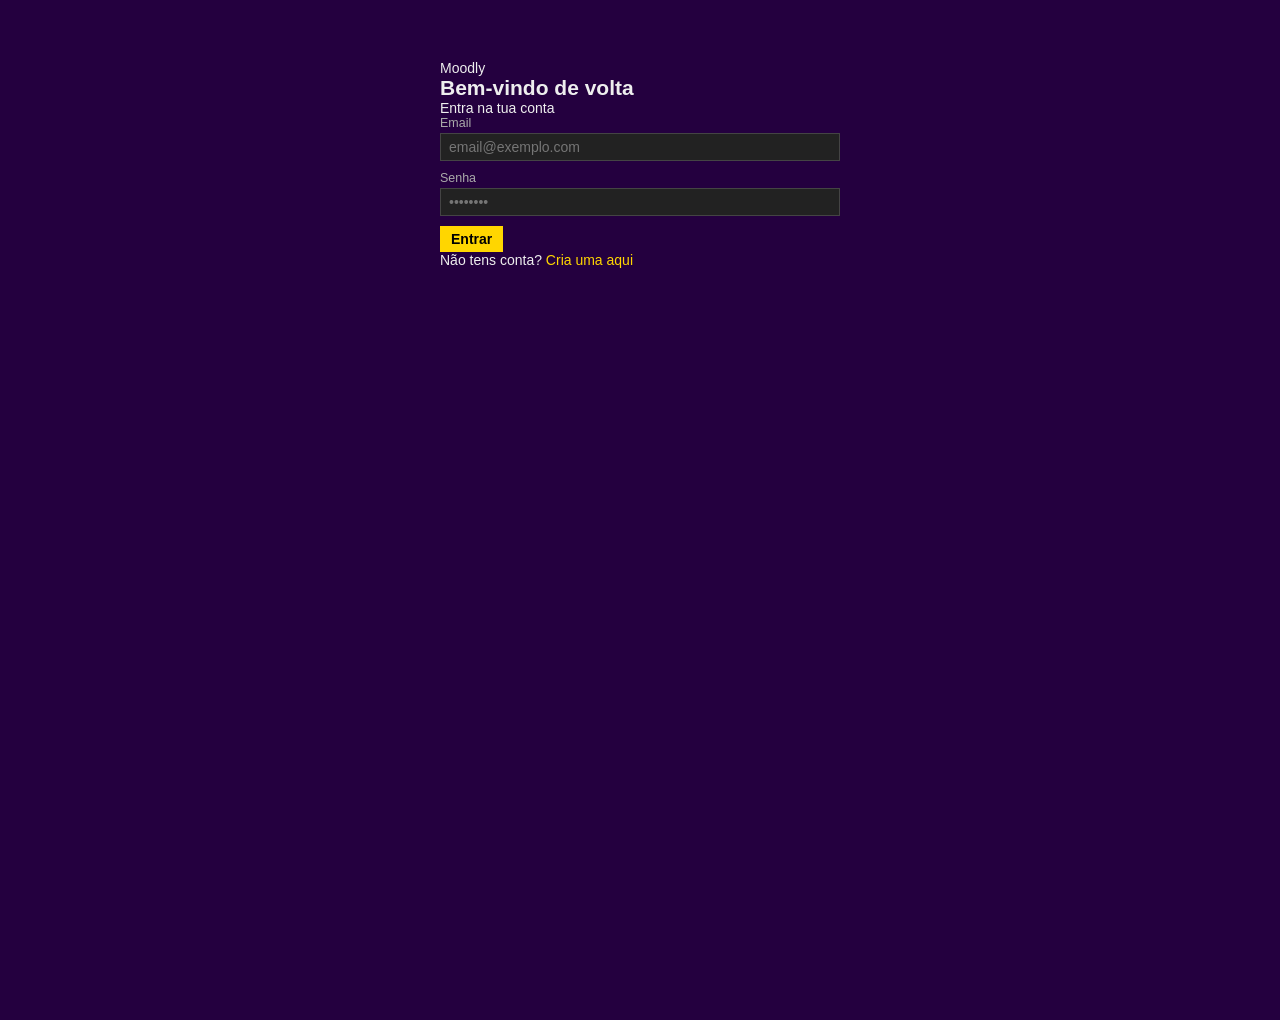
==== commit b17dae80: "organizacao e admin" ====
--- a/index.html
+++ b/index.html
@@ -12,12 +12,12 @@
   <script src="js/components/Icons.js"></script>
   <script src="js/components/Components.js"></script>
   <script src="js/App.js"></script>
-  <script src="js/pages/AuthPages.js"></script>
-  <script src="js/pages/HomePage.js"></script>
-  <script src="js/pages/EventsPage.js"></script>
-  <script src="js/pages/ChatsPage.js"></script>
-  <script src="js/pages/ProfilePage.js"></script>
-  <script src="js/pages/AdminPage.js"></script>
+  <script src="js/pages/Authpages.js"></script>
+  <script src="js/pages/Homepage.js"></script>
+  <script src="js/pages/Eventspage.js"></script>
+  <script src="js/pages/Chatspage.js"></script>
+  <script src="js/pages/Profilepage.js"></script>
+  <script src="js/pages/Adminpage.js"></script>
 
   <script>
     document.addEventListener('DOMContentLoaded', () => App.init());
--- a/css/app.css
+++ b/css/app.css
@@ -101,4 +101,8 @@
 .dim   { color: #777; }
 #map   { width: 100%; height: 300px; border: 1px solid #333; margin-top: 10px; }
 .send-btn { width: 30px; height: 30px; background: #FFD600; color: #000; border: none;
-   border-radius: 50%; display: flex; align-items: center; justify-content: center; cursor: pointer; flex-shrink: 0; }+   border-radius: 50%; display: flex; align-items: center; justify-content: center; cursor: pointer; flex-shrink: 0; }
+
+.sidebar-logo { display: flex; align-items: center; gap: 8px; font-weight: 700; font-size: 1.1rem; 
+   margin-bottom: 16px; }
+.logo-img { height: 32px; width: auto; max-width: 40px; }
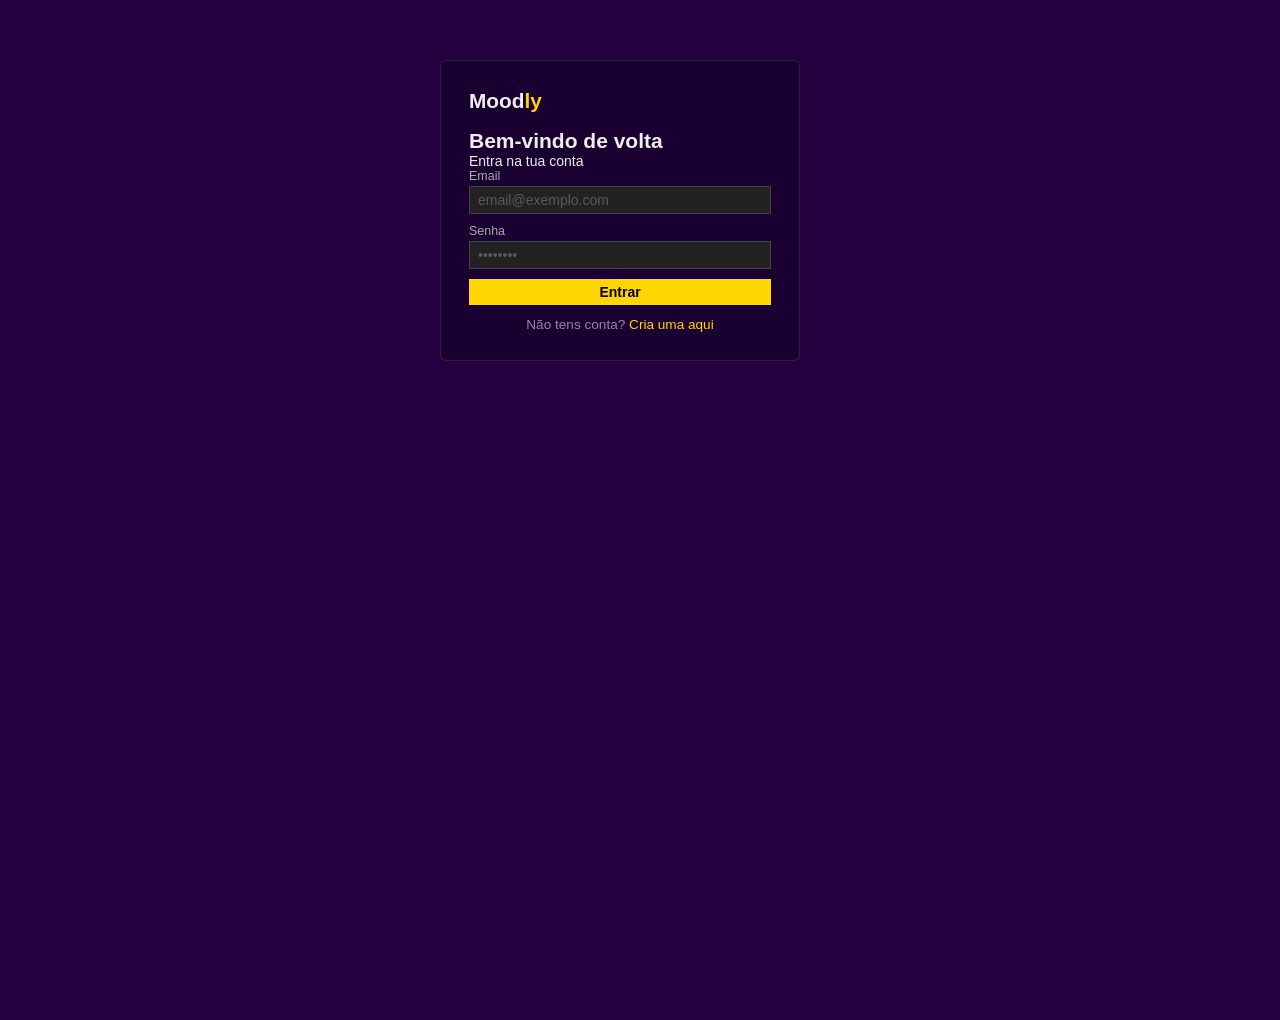
==== commit 1638b8a6: "mapa" ====
--- a/index.html
+++ b/index.html
@@ -9,7 +9,6 @@
 <body>
   <div id="app"></div>
 
-  <script src="js/components/Icons.js"></script>
   <script src="js/components/Components.js"></script>
   <script src="js/App.js"></script>
   <script src="js/pages/Authpages.js"></script>
@@ -20,7 +19,7 @@
   <script src="js/pages/Adminpage.js"></script>
 
   <script>
-    document.addEventListener('DOMContentLoaded', () => App.init());
+    document.addEventListener('DOMContentLoaded', () => App.boot());
   </script>
 </body>
 </html>
--- a/css/app.css
+++ b/css/app.css
@@ -3,106 +3,133 @@
 
 svg { width: 16px; height: 16px; vertical-align: middle; }
 
-input, textarea, select { font: inherit; background: #222;
-   border: 1px solid #444; color: #eee; padding: 5px 8px; width: 100%; display: block; }
+input, textarea, select { font: inherit; background: #222; border: 1px solid #444; color: #eee; padding: 5px 8px; width: 100%; display: block; }
+input:focus, textarea:focus { outline: 1px solid #8B5CF6; }
+input::placeholder, textarea::placeholder { color: rgba(255,255,255,0.25); }
 
 button { font: inherit; cursor: pointer; background: #222; border: 1px solid #555; color: #eee; padding: 4px 10px; }
 .btn-primary { background: #FFD600; color: #000; border-color: #FFD600; font-weight: 700; }
 .btn-danger  { color: #f87171; border-color: #f87171; background: transparent; }
+.btn-outline { background: transparent; border: 1px solid #555; }
+.btn-full    { width: 100%; justify-content: center; display: flex; }
 .btn-sm      { padding: 2px 7px; font-size: 0.78rem; }
 
 a, .link { color: #FFD600; cursor: pointer; }
 
-#app { display: flex; min-height: 100vh; }
+#app      { display: flex; min-height: 100vh; }
 #app.auth { display: block; max-width: 400px; margin: 60px auto; }
-.sidebar { width: 160px; min-width: 160px; border-right: 1px solid #333333; padding: 12px; display: flex; 
-  flex-direction: column; height: 100vh; position: sticky; top: 0; overflow-y: auto; }
-.main { flex: 1; padding: 20px; overflow-y: auto; }
+.sidebar  { width: 160px; min-width: 160px; border-right: 1px solid #333; padding: 12px; display: flex; flex-direction: column; height: 100vh; position: sticky; top: 0; overflow-y: auto; }
+.main     { flex: 1; padding: 20px; overflow-y: auto; }
 
-.nav { display: flex; flex-direction: column; gap: 2px; flex: 1; }
-.nav-item { display: flex; align-items: center; gap: 7px; padding: 6px 8px; cursor: pointer;
-   color: #aaa; white-space: nowrap; }
-.nav-item:hover { color: #eee; }
+.sidebar-logo { display: flex; align-items: center; gap: 8px; font-weight: 700; font-size: 1.1rem; margin-bottom: 16px; }
+.logo-img     { height: 32px; width: auto; max-width: 40px; }
+.sidebar-user { margin-top: auto; padding-top: 8px; border-top: 1px solid #333; font-size: 0.78rem; color: #777; }
+.nav          { display: flex; flex-direction: column; gap: 2px; flex: 1; }
+.nav-item     { display: flex; align-items: center; gap: 7px; padding: 6px 8px; cursor: pointer; color: #aaa; white-space: nowrap; }
+.nav-item:hover  { color: #eee; }
 .nav-item.active { color: #FFD600; }
 
 .form-group { margin-bottom: 10px; }
-label { display: block; font-size: 0.78rem; color: #aaa; margin-bottom: 3px; }
-.error-msg { color: #f87171; font-size: 0.8rem; margin-top: 4px; }
+.form-label { display: block; font-size: 0.78rem; color: #aaa; margin-bottom: 3px; }
+.form-input { font: inherit; background: #222; border: 1px solid #444; color: #eee; padding: 5px 8px; width: 100%; display: block; }
+.error-msg  { color: #f87171; font-size: 0.8rem; margin-top: 4px; }
 .page-header { display: flex; justify-content: space-between; align-items: center; margin-bottom: 16px; }
 
-.chats-wrap { display: flex; height: calc(100vh - 40px); margin: -20px; }
-.chat-list  { width: 220px; min-width: 220px; border-right: 1px solid #333; overflow-y: auto; }
-.chat-item  { padding: 8px 10px; border-bottom: 1px solid #222; cursor: pointer; }
-.chat-item.active { color: #FFD600; }
-.chatroom   { flex: 1; display: flex; flex-direction: column; overflow: hidden; }
-.chatroom-header { padding: 10px; border-bottom: 1px solid #333; flex-shrink: 0; font-weight: 700; }
-.chatroom-msgs { flex: 1; overflow-y: auto; padding: 12px; display: flex; flex-direction: column; gap: 6px; }
-.msg-row    { max-width: 60%; }
-.msg-row.me { align-self: flex-end; }
-.msg-bubble { padding: 5px 10px; border: 1px solid #444; display: inline-block; }
-.msg-row.me .msg-bubble { background: #FFD600; color: #000; border-color: #FFD600; }
-.chatroom-bar { padding: 10px; border-top: 1px solid #333; display: flex; gap: 6px; flex-shrink: 0; }
-.chatroom-bar input { flex: 1; width: auto; }
+.auth-box    { background: #1a0030; border: 1px solid rgba(255,255,255,0.1); border-radius: 6px; padding: 28px; width: 100%; max-width: 360px; }
+.auth-logo   { font-size: 1.3rem; font-weight: 700; margin-bottom: 16px; }
+.auth-logo span { color: #FFD600; }
+.auth-switch { margin-top: 12px; text-align: center; color: #9980b0; font-size: 0.85rem; }
 
-.discover-wrap { display: flex; gap: 16px; align-items: flex-start; }
-.discover-card { flex: 1; border: 1px solid #444; padding: 16px; display: flex; gap: 16px; }
-.discover-photo-avatar { width: 90px; height: 90px; border-radius: 50%; background: #444; 
-  display: flex; align-items: center; justify-content: center; font-size: 1.8rem;
-   font-weight: 700; overflow: hidden; margin-bottom: 8px; }
+.card       { background: #1a0030; border: 1px solid rgba(255,255,255,0.1); border-radius: 6px; padding: 16px; margin-bottom: 12px; }
+.card-title { font-size: 0.7rem; color: #777; text-transform: uppercase; letter-spacing: 0.5px; margin-bottom: 10px; }
+
+.avatar     { display: inline-flex; align-items: center; justify-content: center; background: #444; border-radius: 50%; font-weight: 700; overflow: hidden; flex-shrink: 0; }
+.avatar img { width: 100%; height: 100%; object-fit: cover; }
+
+.row            { display: flex; align-items: center; gap: 8px; padding: 7px 0; border-bottom: 1px solid #2a2a2a; }
+.row:last-child { border-bottom: none; }
+.row-name       { flex: 1; }
+
+.modal-overlay { position: fixed; inset: 0; background: rgba(0,0,0,0.7); display: flex; align-items: center; justify-content: center; z-index: 100; }
+.modal-box     { background: #1a1a1a; border: 1px solid #444; padding: 20px; width: 100%; max-width: 420px; max-height: 90vh; overflow-y: auto; }
+.modal-footer  { display: flex; gap: 8px; justify-content: flex-end; margin-top: 12px; }
+
+.toast      { position: fixed; bottom: 14px; right: 14px; background: #222; border: 1px solid #444; padding: 8px 12px; z-index: 200; opacity: 0; transition: opacity 0.2s; }
+.toast.show { opacity: 1; }
+
+.discover-wrap         { display: flex; gap: 16px; align-items: flex-start; }
+.discover-card         { flex: 1; border: 1px solid #444; padding: 16px; display: flex; gap: 16px; }
+.discover-photo-avatar { width: 90px; height: 90px; border-radius: 50%; background: #444; display: flex; align-items: center; justify-content: center; font-size: 1.8rem; font-weight: 700; overflow: hidden; margin-bottom: 8px; }
 .discover-photo-avatar img { width: 100%; height: 100%; object-fit: cover; }
-.discover-btns { display: flex; flex-direction: column; gap: 10px; }
-.discover-action { cursor: pointer; font-weight: 700; }
+.discover-name         { font-weight: 700; font-size: 1.1rem; margin-bottom: 3px; }
+.discover-score        { font-size: 0.78rem; color: #777; }
+.discover-btns         { display: flex; flex-direction: column; gap: 10px; }
+.discover-action       { cursor: pointer; font-weight: 700; }
 .discover-action.connect { color: #4ade80; }
 .discover-action.pass    { color: #f87171; }
 
-.profile-grid { display: grid; grid-template-columns: 200px 1fr; gap: 16px; }
-.profile-avatar-big { width: 80px; height: 80px; border-radius: 50%; background: #444;
-   display: flex; align-items: center; justify-content: center; font-size: 1.6rem;
-    font-weight: 700; margin-bottom: 10px; overflow: hidden; }
+.interest-section       { margin-bottom: 14px; }
+.interest-section-label { color: #FFD600; font-size: 0.75rem; text-transform: uppercase; display: block; margin-bottom: 4px; }
+.interest-input-row     { display: flex; gap: 6px; margin-bottom: 4px; }
+.interest-input-row input { flex: 1; width: auto; }
+.tag-suggestions        { display: flex; flex-wrap: wrap; gap: 4px; margin-bottom: 4px; }
+.tag-suggestion         { cursor: pointer; color: #aaa; border: 1px solid #555; padding: 1px 6px; font-size: 0.75rem; }
+.tag-suggestion:hover   { color: #eee; }
+.selected-tags          { display: flex; flex-wrap: wrap; gap: 4px; }
+.selected-tag           { border: 1px solid #FFD600; color: #FFD600; font-size: 0.75rem; padding: 1px 6px; display: inline-flex; align-items: center; gap: 3px; }
+.interest-categories    { display: flex; flex-direction: column; gap: 10px; }
+.interest-cat-label     { color: #FFD600; font-size: 0.75rem; text-transform: uppercase; display: block; margin-bottom: 4px; }
+.interest-cat-tags      { display: flex; flex-wrap: wrap; gap: 3px; }
+.itag                   { display: inline-block; border: 1px solid #555; padding: 1px 6px; font-size: 0.75rem; }
+
+.chat-list-panel  { width: 260px; min-width: 260px; border-right: 1px solid #333; display: flex; flex-direction: column; height: 100vh; overflow: hidden; background: #1a0030; }
+.chat-list-header { padding: 14px; border-bottom: 1px solid #333; flex-shrink: 0; }
+.chat-list-scroll { flex: 1; overflow-y: auto; }
+.chat-item        { display: flex; align-items: center; gap: 9px; padding: 8px 10px; border-bottom: 1px solid #222; cursor: pointer; }
+.chat-item:hover  { background: rgba(255,255,255,0.03); }
+.chat-item.active { border-left: 2px solid #FFD600; }
+.chat-item-name    { font-size: 0.86rem; font-weight: 600; }
+.chat-item-preview { font-size: 0.73rem; color: #777; white-space: nowrap; overflow: hidden; text-overflow: ellipsis; }
+.chatroom         { flex: 1; display: flex; flex-direction: column; height: 100vh; overflow: hidden; }
+.chatroom-header  { padding: 12px 18px; border-bottom: 1px solid #333; display: flex; align-items: center; gap: 10px; flex-shrink: 0; background: #1a0030; }
+.chatroom-msgs    { flex: 1; overflow-y: auto; padding: 16px 18px; display: flex; flex-direction: column; gap: 8px; }
+.chatroom-bar     { padding: 10px 18px; border-top: 1px solid #333; display: flex; gap: 8px; align-items: center; flex-shrink: 0; background: #1a0030; }
+.msg-row          { display: flex; flex-direction: column; max-width: 60%; }
+.msg-row.me       { align-self: flex-end; align-items: flex-end; }
+.msg-row.them     { align-self: flex-start; }
+.msg-bubble       { padding: 5px 10px; border: 1px solid #444; display: inline-block; }
+.msg-row.me .msg-bubble { background: #FFD600; color: #000; border-color: #FFD600; }
+.msg-sender       { font-size: 0.68rem; color: #777; margin-bottom: 2px; }
+.msg-time         { font-size: 0.63rem; color: #777; margin-top: 2px; }
+.chat-input       { background: rgba(255,255,255,0.05); border: 1px solid #444; border-radius: 999px; padding: 6px 12px; color: #eee; resize: none; outline: none; max-height: 80px; width: 100%; }
+.send-btn         { background: #FFD600; color: #000; border: none; border-radius: 4px; padding: 0 10px; font-size: 0.8rem; cursor: pointer; flex-shrink: 0; height: 32px; }
+
+.profile-grid       { display: grid; grid-template-columns: 200px 1fr; gap: 16px; }
+.profile-card       { border: 1px solid #333; padding: 16px; text-align: center; }
+.profile-avatar-big { width: 80px; height: 80px; border-radius: 50%; background: #444; display: flex; align-items: center; justify-content: center; font-size: 1.6rem; font-weight: 700; margin: 0 auto 10px; overflow: hidden; }
 .profile-avatar-big img { width: 100%; height: 100%; object-fit: cover; }
+.profile-name       { font-weight: 700; font-size: 1rem; margin-bottom: 8px; }
+.conn-item          { display: flex; align-items: center; gap: 9px; padding: 8px 0; border-bottom: 1px solid #2a2a2a; }
+.conn-item:last-child { border-bottom: none; }
+.conn-name          { flex: 1; font-size: 0.85rem; font-weight: 600; }
+.conn-actions       { display: flex; gap: 5px; }
 
-.avatar { display: inline-flex; align-items: center; justify-content: center; background: #444;
-   border-radius: 50%; font-weight: 700; overflow: hidden; flex-shrink: 0; }
-.avatar img { width: 100%; height: 100%; object-fit: cover; }
+.events-list    { display: flex; flex-direction: column; gap: 8px; }
+.event-item     { background: #1a0030; border: 1px solid rgba(255,255,255,0.1); border-radius: 6px; padding: 12px 14px; }
+.event-item.cancelled { border-color: rgba(239,68,68,0.3); opacity: 0.6; }
+.event-title    { font-weight: 700; margin-bottom: 3px; }
+.event-meta     { font-size: 0.78rem; color: #777; margin-bottom: 2px; }
+.event-footer   { display: flex; gap: 6px; margin-top: 8px; flex-wrap: wrap; align-items: center; }
+.badge-cancelled { font-size: 0.7rem; color: #f87171; border: 1px solid rgba(239,68,68,0.3); padding: 1px 7px; border-radius: 999px; }
+.badge-pending   { font-size: 0.7rem; color: #FFD600; border: 1px solid rgba(255,214,0,0.3); padding: 1px 7px; border-radius: 999px; }
 
-.row { display: flex; align-items: center; gap: 8px; padding: 7px 0; border-bottom: 1px solid #2a2a2a; }
-.row:last-child { border-bottom: none; }
-.row-name { flex: 1; }
-
-.modal-overlay { position: fixed; inset: 0; background: rgba(0,0,0,0.7); display: flex;
-   align-items: center; justify-content: center; z-index: 100; }
-.modal-box { background: #1a1a1a; border: 1px solid #444; padding: 20px; width: 100%; 
-  max-width: 420px; max-height: 90vh; overflow-y: auto; }
-.modal-footer { display: flex; gap: 8px; justify-content: flex-end; margin-top: 12px; }
-
-.toast { position: fixed; bottom: 14px; right: 14px; background: #222;
-   border: 1px solid #444; padding: 8px 12px; z-index: 200; opacity: 0; transition: opacity 0.2s; }
-.toast.show { opacity: 1; }
-
-
-.itag, .selected-tag, .tag-suggestion, .badge { display: inline-block; border: 1px solid #555; 
-  padding: 1px 6px; font-size: 0.75rem; margin: 2px; }
-.selected-tag { border-color: #FFD600; color: #FFD600; }
-.tag-suggestion { cursor: pointer; color: #aaa; }
-.tag-suggestion:hover { color: #eee; }
-.interest-section { margin-bottom: 14px; }
-.interest-section-label, .interest-cat-label { color: #FFD600; font-size: 0.75rem;
-   text-transform: uppercase; display: block; margin-bottom: 4px; }
-.interest-input-row { display: flex; gap: 6px; margin-bottom: 4px; }
-.interest-input-row input { flex: 1; width: auto; }
-
-
+.stat-box     { border: 1px solid #333; padding: 10px 14px; text-align: center; }
+.stat-box-num { font-size: 1.2rem; font-weight: 700; color: #FFD600; }
+.stat-box-lbl { font-size: 0.7rem; color: #777; margin-top: 2px; }
 table { width: 100%; border-collapse: collapse; font-size: 0.82rem; }
 th { text-align: left; padding: 5px 8px; border-bottom: 1px solid #333; color: #aaa; }
 td { padding: 6px 8px; border-bottom: 1px solid #222; }
 
-
 .empty { padding: 30px; text-align: center; color: #666; }
 .dim   { color: #777; }
-#map   { width: 100%; height: 300px; border: 1px solid #333; margin-top: 10px; }
-.send-btn { width: 30px; height: 30px; background: #FFD600; color: #000; border: none;
-   border-radius: 50%; display: flex; align-items: center; justify-content: center; cursor: pointer; flex-shrink: 0; }
-
-.sidebar-logo { display: flex; align-items: center; gap: 8px; font-weight: 700; font-size: 1.1rem; 
-   margin-bottom: 16px; }
-.logo-img { height: 32px; width: auto; max-width: 40px; }+#map   { width: 100%; height: 300px; border: 1px solid #333; margin-top: 10px; }
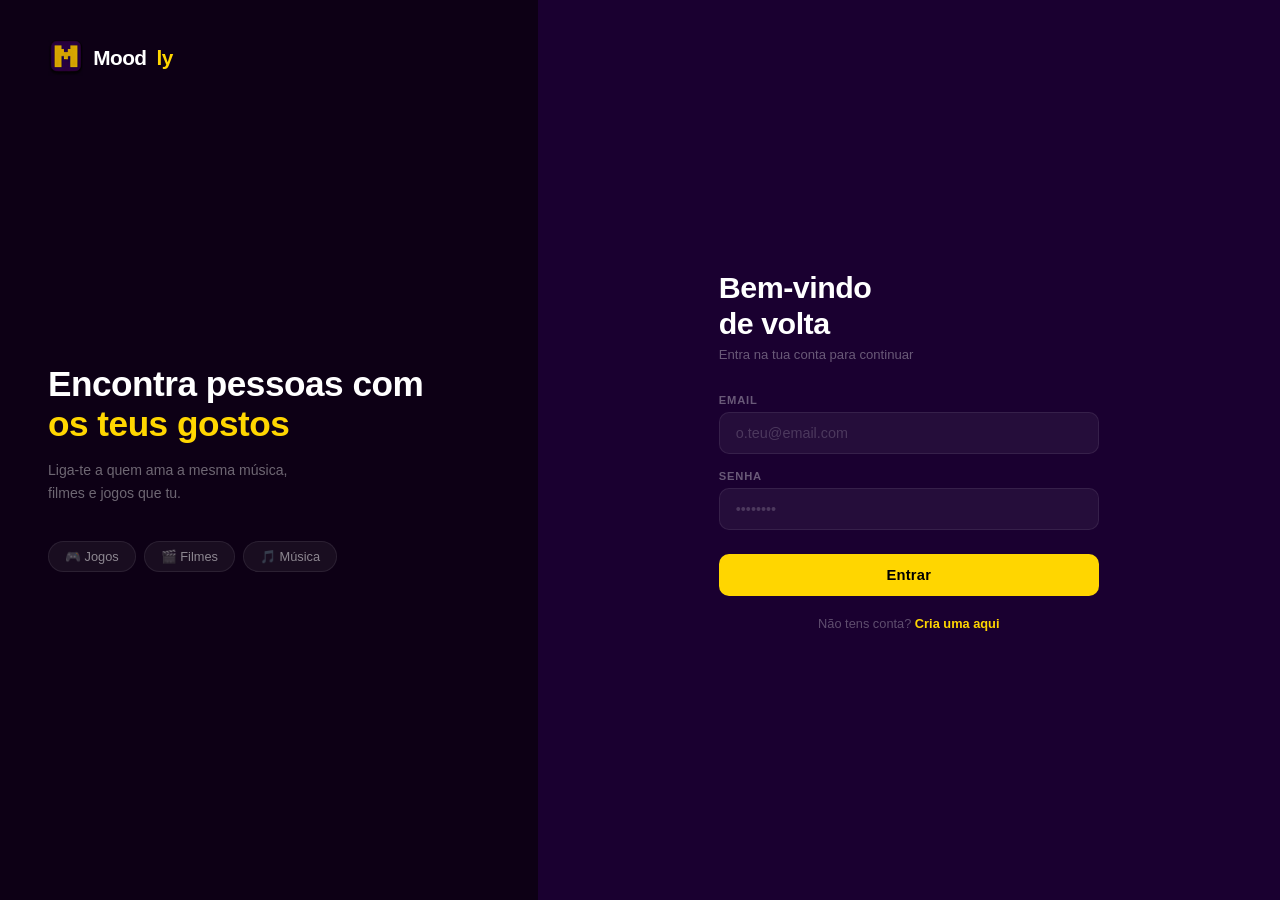
==== commit 5e7bf505: "stats" ====
--- a/index.html
+++ b/index.html
@@ -9,6 +9,7 @@
 <body>
   <div id="app"></div>
 
+  <script src="js/components/Icons.js"></script>
   <script src="js/components/Components.js"></script>
   <script src="js/App.js"></script>
   <script src="js/pages/Authpages.js"></script>
@@ -17,9 +18,10 @@
   <script src="js/pages/Chatspage.js"></script>
   <script src="js/pages/Profilepage.js"></script>
   <script src="js/pages/Adminpage.js"></script>
+  <script src="js/pages/Statspage.js"></script>
 
   <script>
-    document.addEventListener('DOMContentLoaded', () => App.boot());
+    document.addEventListener('DOMContentLoaded', () => App.init());
   </script>
 </body>
 </html>
--- a/css/app.css
+++ b/css/app.css
@@ -16,8 +16,232 @@
 
 a, .link { color: #FFD600; cursor: pointer; }
 
+/* layout */
 #app      { display: flex; min-height: 100vh; }
-#app.auth { display: block; max-width: 400px; margin: 60px auto; }
+#app.auth-page { display: block; width: 100%; margin: 0; max-width: 100%; }
+
+.auth-split {
+  display: flex;
+  min-height: 100vh;
+  width: 100%;
+  background: #0d0015;
+}
+
+.auth-left {
+  width: 42%;
+  min-height: 100vh;
+  background: #0d0015;
+  display: flex;
+  flex-direction: column;
+  justify-content: space-between;
+  padding: 40px 48px;
+}
+
+.auth-left-logo {
+  display: flex;
+  align-items: center;
+  gap: 10px;
+  font-size: 1.3rem;
+  font-weight: 800;
+  letter-spacing: -0.5px;
+  color: #fff;
+  margin-bottom: 0;
+}
+
+.auth-left-logo img { height: 36px; width: auto; }
+.auth-left-logo span { color: #FFD600; }
+
+.auth-left-body {
+  flex: 1;
+  display: flex;
+  flex-direction: column;
+  justify-content: center;
+  padding: 40px 0;
+}
+
+.auth-left-tagline {
+  font-size: 2.2rem;
+  font-weight: 800;
+  line-height: 1.15;
+  color: #fff;
+  margin-bottom: 14px;
+  letter-spacing: -0.5px;
+}
+
+.auth-left-tagline span { color: #FFD600; }
+
+.auth-left-sub {
+  font-size: 0.88rem;
+  color: rgba(255,255,255,0.4);
+  line-height: 1.65;
+  margin-bottom: 36px;
+  max-width: 280px;
+}
+
+.auth-pills {
+  display: flex;
+  flex-wrap: wrap;
+  gap: 8px;
+}
+
+.auth-pill {
+  background: rgba(255,255,255,0.05);
+  border: 1px solid rgba(255,255,255,0.08);
+  border-radius: 100px;
+  padding: 7px 16px;
+  font-size: 0.8rem;
+  color: rgba(255,255,255,0.5);
+}
+
+.auth-right {
+  flex: 1;
+  background: #1a0030;
+  display: flex;
+  align-items: center;
+  justify-content: center;
+  padding: 60px 48px;
+}
+
+.auth-form-wrap {
+  width: 100%;
+  max-width: 380px;
+}
+
+.auth-form-title {
+  font-size: 1.9rem;
+  font-weight: 800;
+  color: #fff;
+  margin-bottom: 6px;
+  letter-spacing: -0.5px;
+  line-height: 1.2;
+}
+
+.auth-form-sub {
+  font-size: 0.82rem;
+  color: rgba(255,255,255,0.35);
+  margin-bottom: 32px;
+}
+
+.auth-field { margin-bottom: 16px; }
+
+.auth-field label {
+  font-size: 0.7rem;
+  font-weight: 700;
+  letter-spacing: 0.8px;
+  text-transform: uppercase;
+  color: rgba(255,255,255,0.35);
+  margin-bottom: 6px;
+  display: block;
+}
+
+.auth-field input {
+  width: 100%;
+  background: rgba(255,255,255,0.05);
+  border: 1px solid rgba(255,255,255,0.08);
+  border-radius: 10px;
+  padding: 12px 16px;
+  color: #fff;
+  font-size: 0.9rem;
+  transition: border-color 0.2s, background 0.2s;
+  display: block;
+}
+
+.auth-field input:focus {
+  outline: none;
+  border-color: rgba(255,214,0,0.45);
+  background: rgba(255,255,255,0.07);
+}
+
+.auth-field input::placeholder { color: rgba(255,255,255,0.18); }
+
+.auth-btn-primary {
+  width: 100%;
+  background: #FFD600;
+  color: #000;
+  border: none;
+  border-radius: 10px;
+  padding: 13px;
+  font-size: 0.92rem;
+  font-weight: 800;
+  cursor: pointer;
+  margin-top: 8px;
+  letter-spacing: 0.2px;
+  transition: opacity 0.15s, transform 0.1s;
+}
+
+.auth-btn-primary:hover { opacity: 0.9; }
+.auth-btn-primary:active { transform: scale(0.99); }
+.auth-btn-primary:disabled { opacity: 0.5; cursor: not-allowed; }
+
+.auth-btn-outline {
+  width: 100%;
+  background: transparent;
+  color: rgba(255,255,255,0.6);
+  border: 1px solid rgba(255,255,255,0.12);
+  border-radius: 10px;
+  padding: 11px;
+  font-size: 0.88rem;
+  font-weight: 600;
+  cursor: pointer;
+  margin-top: 8px;
+  transition: border-color 0.15s, color 0.15s;
+}
+
+.auth-btn-outline:hover { border-color: rgba(255,255,255,0.3); color: #fff; }
+
+.auth-switch-line {
+  text-align: center;
+  font-size: 0.8rem;
+  color: rgba(255,255,255,0.3);
+  margin-top: 20px;
+}
+
+.auth-switch-line a {
+  color: #FFD600;
+  cursor: pointer;
+  font-weight: 700;
+}
+
+.auth-err {
+  color: #f87171;
+  font-size: 0.78rem;
+  margin-top: 8px;
+  display: none;
+}
+
+.auth-avatar-wrap {
+  display: flex;
+  flex-direction: column;
+  align-items: center;
+  margin-bottom: 24px;
+}
+
+.auth-avatar-circle {
+  width: 88px;
+  height: 88px;
+  border-radius: 50%;
+  background: rgba(255,255,255,0.07);
+  border: 2px solid rgba(255,255,255,0.1);
+  display: flex;
+  align-items: center;
+  justify-content: center;
+  font-size: 2rem;
+  font-weight: 800;
+  color: #fff;
+  overflow: hidden;
+  margin-bottom: 14px;
+}
+
+.auth-avatar-circle img { width: 100%; height: 100%; object-fit: cover; }
+
+@media (max-width: 700px) {
+  .auth-split { flex-direction: column; }
+  .auth-left { width: 100%; min-height: auto; padding: 36px 28px; }
+  .auth-left-logo { margin-bottom: 32px; }
+  .auth-left-tagline { font-size: 1.6rem; }
+  .auth-right { padding: 32px 20px; }
+  .auth-form-wrap { padding: 32px 24px; }
+}
 .sidebar  { width: 160px; min-width: 160px; border-right: 1px solid #333; padding: 12px; display: flex; flex-direction: column; height: 100vh; position: sticky; top: 0; overflow-y: auto; }
 .main     { flex: 1; padding: 20px; overflow-y: auto; }
 
@@ -29,34 +253,42 @@
 .nav-item:hover  { color: #eee; }
 .nav-item.active { color: #FFD600; }
 
+/* forms */
 .form-group { margin-bottom: 10px; }
 .form-label { display: block; font-size: 0.78rem; color: #aaa; margin-bottom: 3px; }
 .form-input { font: inherit; background: #222; border: 1px solid #444; color: #eee; padding: 5px 8px; width: 100%; display: block; }
 .error-msg  { color: #f87171; font-size: 0.8rem; margin-top: 4px; }
 .page-header { display: flex; justify-content: space-between; align-items: center; margin-bottom: 16px; }
 
+/* auth */
 .auth-box    { background: #1a0030; border: 1px solid rgba(255,255,255,0.1); border-radius: 6px; padding: 28px; width: 100%; max-width: 360px; }
 .auth-logo   { font-size: 1.3rem; font-weight: 700; margin-bottom: 16px; }
 .auth-logo span { color: #FFD600; }
 .auth-switch { margin-top: 12px; text-align: center; color: #9980b0; font-size: 0.85rem; }
 
+/* card */
 .card       { background: #1a0030; border: 1px solid rgba(255,255,255,0.1); border-radius: 6px; padding: 16px; margin-bottom: 12px; }
 .card-title { font-size: 0.7rem; color: #777; text-transform: uppercase; letter-spacing: 0.5px; margin-bottom: 10px; }
 
+/* avatar */
 .avatar     { display: inline-flex; align-items: center; justify-content: center; background: #444; border-radius: 50%; font-weight: 700; overflow: hidden; flex-shrink: 0; }
 .avatar img { width: 100%; height: 100%; object-fit: cover; }
 
+/* generic row */
 .row            { display: flex; align-items: center; gap: 8px; padding: 7px 0; border-bottom: 1px solid #2a2a2a; }
 .row:last-child { border-bottom: none; }
 .row-name       { flex: 1; }
 
+/* modal */
 .modal-overlay { position: fixed; inset: 0; background: rgba(0,0,0,0.7); display: flex; align-items: center; justify-content: center; z-index: 100; }
-.modal-box     { background: #1a1a1a; border: 1px solid #444; padding: 20px; width: 100%; max-width: 420px; max-height: 90vh; overflow-y: auto; }
+.modal-box     { background: #1a1a1a; border: 1px solid #444; padding: 20px; width: 100%; max-width: 480px; max-height: 90vh; overflow-y: auto; }
 .modal-footer  { display: flex; gap: 8px; justify-content: flex-end; margin-top: 12px; }
 
+/* toast */
 .toast      { position: fixed; bottom: 14px; right: 14px; background: #222; border: 1px solid #444; padding: 8px 12px; z-index: 200; opacity: 0; transition: opacity 0.2s; }
 .toast.show { opacity: 1; }
 
+/* discover */
 .discover-wrap         { display: flex; gap: 16px; align-items: flex-start; }
 .discover-card         { flex: 1; border: 1px solid #444; padding: 16px; display: flex; gap: 16px; }
 .discover-photo-avatar { width: 90px; height: 90px; border-radius: 50%; background: #444; display: flex; align-items: center; justify-content: center; font-size: 1.8rem; font-weight: 700; overflow: hidden; margin-bottom: 8px; }
@@ -68,6 +300,7 @@
 .discover-action.connect { color: #4ade80; }
 .discover-action.pass    { color: #f87171; }
 
+/* interests */
 .interest-section       { margin-bottom: 14px; }
 .interest-section-label { color: #FFD600; font-size: 0.75rem; text-transform: uppercase; display: block; margin-bottom: 4px; }
 .interest-input-row     { display: flex; gap: 6px; margin-bottom: 4px; }
@@ -82,6 +315,7 @@
 .interest-cat-tags      { display: flex; flex-wrap: wrap; gap: 3px; }
 .itag                   { display: inline-block; border: 1px solid #555; padding: 1px 6px; font-size: 0.75rem; }
 
+/* chat */
 .chat-list-panel  { width: 260px; min-width: 260px; border-right: 1px solid #333; display: flex; flex-direction: column; height: 100vh; overflow: hidden; background: #1a0030; }
 .chat-list-header { padding: 14px; border-bottom: 1px solid #333; flex-shrink: 0; }
 .chat-list-scroll { flex: 1; overflow-y: auto; }
@@ -91,7 +325,7 @@
 .chat-item-name    { font-size: 0.86rem; font-weight: 600; }
 .chat-item-preview { font-size: 0.73rem; color: #777; white-space: nowrap; overflow: hidden; text-overflow: ellipsis; }
 .chatroom         { flex: 1; display: flex; flex-direction: column; height: 100vh; overflow: hidden; }
-.chatroom-header  { padding: 12px 18px; border-bottom: 1px solid #333; display: flex; align-items: center; gap: 10px; flex-shrink: 0; background: #1a0030; }
+.chatroom-header  { padding: 12px 18px; border-bottom: 1px solid #333; display: flex; align-items: center; gap: 10px; flex-shrink: 0; background: #1a0030; min-height: 59px; }
 .chatroom-msgs    { flex: 1; overflow-y: auto; padding: 16px 18px; display: flex; flex-direction: column; gap: 8px; }
 .chatroom-bar     { padding: 10px 18px; border-top: 1px solid #333; display: flex; gap: 8px; align-items: center; flex-shrink: 0; background: #1a0030; }
 .msg-row          { display: flex; flex-direction: column; max-width: 60%; }
@@ -104,6 +338,7 @@
 .chat-input       { background: rgba(255,255,255,0.05); border: 1px solid #444; border-radius: 999px; padding: 6px 12px; color: #eee; resize: none; outline: none; max-height: 80px; width: 100%; }
 .send-btn         { background: #FFD600; color: #000; border: none; border-radius: 4px; padding: 0 10px; font-size: 0.8rem; cursor: pointer; flex-shrink: 0; height: 32px; }
 
+/* profile */
 .profile-grid       { display: grid; grid-template-columns: 200px 1fr; gap: 16px; }
 .profile-card       { border: 1px solid #333; padding: 16px; text-align: center; }
 .profile-avatar-big { width: 80px; height: 80px; border-radius: 50%; background: #444; display: flex; align-items: center; justify-content: center; font-size: 1.6rem; font-weight: 700; margin: 0 auto 10px; overflow: hidden; }
@@ -114,6 +349,7 @@
 .conn-name          { flex: 1; font-size: 0.85rem; font-weight: 600; }
 .conn-actions       { display: flex; gap: 5px; }
 
+/* events */
 .events-list    { display: flex; flex-direction: column; gap: 8px; }
 .event-item     { background: #1a0030; border: 1px solid rgba(255,255,255,0.1); border-radius: 6px; padding: 12px 14px; }
 .event-item.cancelled { border-color: rgba(239,68,68,0.3); opacity: 0.6; }
@@ -123,6 +359,7 @@
 .badge-cancelled { font-size: 0.7rem; color: #f87171; border: 1px solid rgba(239,68,68,0.3); padding: 1px 7px; border-radius: 999px; }
 .badge-pending   { font-size: 0.7rem; color: #FFD600; border: 1px solid rgba(255,214,0,0.3); padding: 1px 7px; border-radius: 999px; }
 
+/* admin */
 .stat-box     { border: 1px solid #333; padding: 10px 14px; text-align: center; }
 .stat-box-num { font-size: 1.2rem; font-weight: 700; color: #FFD600; }
 .stat-box-lbl { font-size: 0.7rem; color: #777; margin-top: 2px; }
@@ -130,6 +367,7 @@
 th { text-align: left; padding: 5px 8px; border-bottom: 1px solid #333; color: #aaa; }
 td { padding: 6px 8px; border-bottom: 1px solid #222; }
 
+/* misc */
 .empty { padding: 30px; text-align: center; color: #666; }
 .dim   { color: #777; }
 #map   { width: 100%; height: 300px; border: 1px solid #333; margin-top: 10px; }
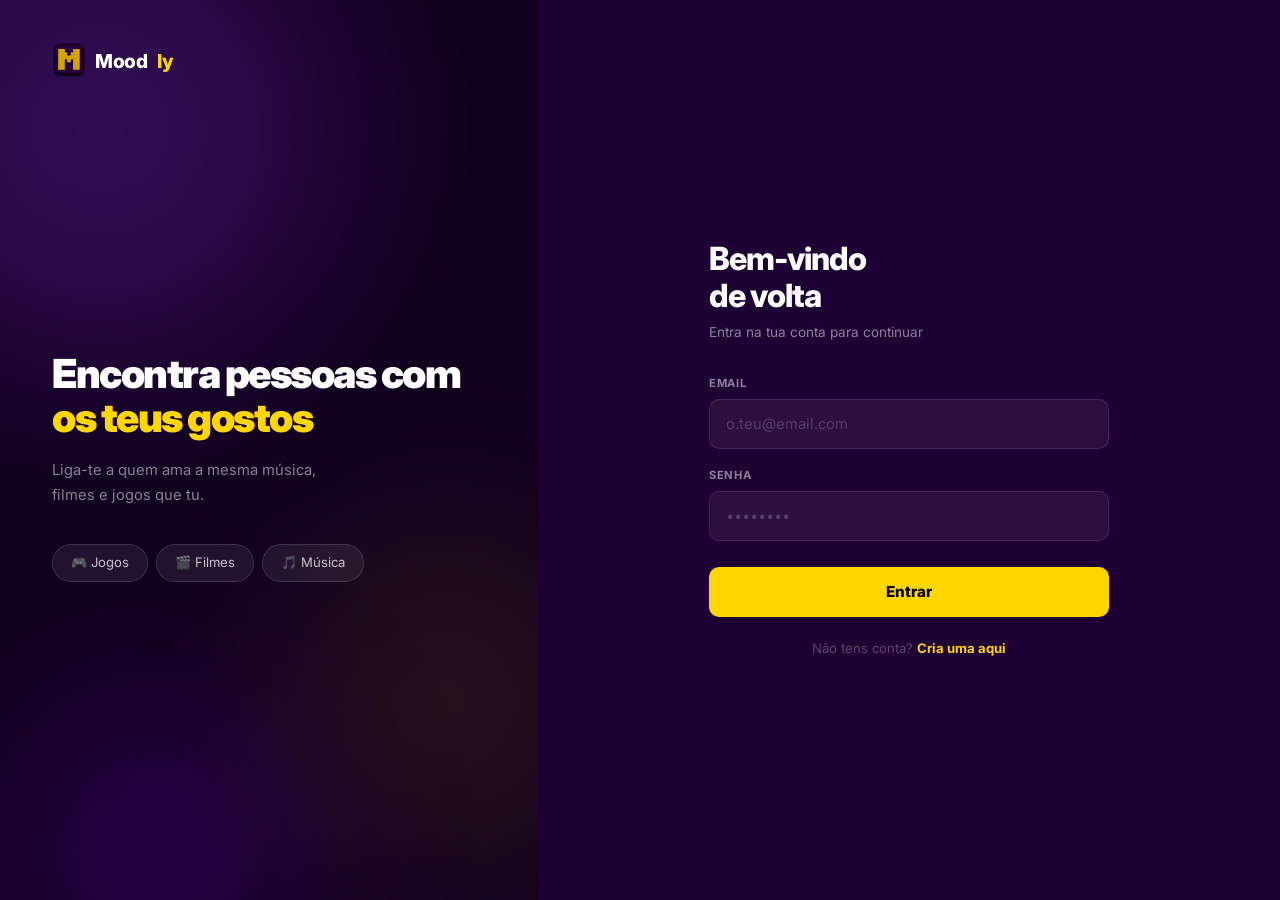
==== commit c7874934: "tweaks" ====
--- a/index.html
+++ b/index.html
@@ -9,7 +9,6 @@
 <body>
   <div id="app"></div>
 
-  <script src="js/components/Icons.js"></script>
   <script src="js/components/Components.js"></script>
   <script src="js/App.js"></script>
   <script src="js/pages/Authpages.js"></script>
--- a/css/app.css
+++ b/css/app.css
@@ -1,373 +1,649 @@
+@import url('https://fonts.googleapis.com/css2?family=Inter:wght@400;500;600;700;800;900&display=swap');
+
 * { box-sizing: border-box; margin: 0; padding: 0; }
-body { font-family: sans-serif; font-size: 14px; background: #24003f; color: #eee; min-height: 100vh; }
+
+:root {
+  --bg:      #12001F;
+  --surface: #320055;
+  --panel:   #260040;
+  --border:  rgba(255,255,255,0.08);
+  --yellow:  #FFD600;
+  --text:    #f0e6ff;
+  --dim:     rgba(255,255,255,0.5);
+  --dim2:    rgba(255,255,255,0.28);
+  --red:     #f87171;
+  --green:   #4ade80;
+  --radius:  12px;
+}
+
+body {
+  font-family: 'Inter', system-ui, sans-serif;
+  font-size: 14px;
+  background: var(--bg);
+  color: var(--text);
+  min-height: 100vh;
+  line-height: 1.5;
+  -webkit-font-smoothing: antialiased;
+}
 
 svg { width: 16px; height: 16px; vertical-align: middle; }
 
-input, textarea, select { font: inherit; background: #222; border: 1px solid #444; color: #eee; padding: 5px 8px; width: 100%; display: block; }
-input:focus, textarea:focus { outline: 1px solid #8B5CF6; }
-input::placeholder, textarea::placeholder { color: rgba(255,255,255,0.25); }
-
-button { font: inherit; cursor: pointer; background: #222; border: 1px solid #555; color: #eee; padding: 4px 10px; }
-.btn-primary { background: #FFD600; color: #000; border-color: #FFD600; font-weight: 700; }
-.btn-danger  { color: #f87171; border-color: #f87171; background: transparent; }
-.btn-outline { background: transparent; border: 1px solid #555; }
+input, textarea, select {
+  font: inherit;
+  background: rgba(255,255,255,0.06);
+  border: 1px solid var(--border);
+  color: var(--text);
+  padding: 8px 12px;
+  width: 100%;
+  display: block;
+  border-radius: 8px;
+  transition: border-color 0.2s, background 0.2s;
+}
+input:focus, textarea:focus {
+  outline: none;
+  border-color: rgba(255,214,0,0.5);
+  background: rgba(255,255,255,0.09);
+}
+input::placeholder, textarea::placeholder { color: var(--dim2); }
+
+button {
+  font: inherit;
+  cursor: pointer;
+  background: rgba(255,255,255,0.07);
+  border: 1px solid var(--border);
+  color: var(--text);
+  padding: 6px 14px;
+  border-radius: 8px;
+  transition: background 0.15s, opacity 0.15s;
+}
+button:hover { background: rgba(255,255,255,0.12); }
+
+.btn-primary { background: var(--yellow); color: #000; border-color: var(--yellow); font-weight: 700; }
+.btn-primary:hover { opacity: 0.88; background: var(--yellow); }
+.btn-danger  { color: var(--red); border-color: rgba(248,113,113,0.3); background: transparent; }
+.btn-danger:hover { background: rgba(248,113,113,0.08); }
+.btn-outline { background: transparent; border: 1px solid rgba(255,255,255,0.15); }
 .btn-full    { width: 100%; justify-content: center; display: flex; }
-.btn-sm      { padding: 2px 7px; font-size: 0.78rem; }
-
-a, .link { color: #FFD600; cursor: pointer; }
-
-/* layout */
+.btn-sm      { padding: 3px 10px; font-size: 0.78rem; }
+
+a, .link { color: var(--yellow); cursor: pointer; }
+
 #app      { display: flex; min-height: 100vh; }
 #app.auth-page { display: block; width: 100%; margin: 0; max-width: 100%; }
 
-.auth-split {
+/* ── AUTH ─────────────────────────────────────────────────────── */
+.auth-split { display: flex; min-height: 100vh; width: 100%; background: var(--bg); }
+
+.auth-left {
+  width: 42%; min-height: 100vh;
+  background: var(--bg);
+  display: flex; flex-direction: column; justify-content: space-between;
+  padding: 44px 52px;
+  position: relative; overflow: hidden;
+}
+
+.auth-left-glow { position: absolute; border-radius: 50%; filter: blur(90px); pointer-events: none; }
+.auth-left-glow-1 { width: 460px; height: 460px; background: rgba(120,40,200,0.3);  top: -100px; left: -130px; }
+.auth-left-glow-2 { width: 320px; height: 320px; background: rgba(255,214,0,0.09);  bottom: 40px; right: -70px; }
+.auth-left-glow-3 { width: 260px; height: 260px; background: rgba(80,10,160,0.38);  bottom: -80px; left: 30px; }
+
+.auth-left-logo { display: flex; align-items: center; gap: 10px; font-size: 1.2rem; font-weight: 800; letter-spacing: -0.5px; color: #fff; z-index: 1; }
+.auth-left-logo img { height: 34px; width: auto; }
+.auth-left-logo .logo-highlight { color: var(--yellow); }
+
+.auth-left-body { flex: 1; display: flex; flex-direction: column; justify-content: center; padding: 48px 0; z-index: 1; }
+
+.auth-left-tagline { font-size: 2.5rem; font-weight: 900; line-height: 1.1; color: #fff; margin-bottom: 18px; letter-spacing: -1.5px; }
+.auth-left-tagline span { color: var(--yellow); }
+
+.auth-left-sub { font-size: 0.92rem; color: var(--dim); line-height: 1.7; margin-bottom: 36px; max-width: 300px; }
+
+.auth-pills { display: flex; flex-wrap: wrap; gap: 8px; }
+.auth-pill {
+  background: rgba(255,255,255,0.07);
+  border: 1px solid rgba(255,255,255,0.13);
+  border-radius: 100px;
+  padding: 8px 18px;
+  font-size: 0.82rem;
+  color: rgba(255,255,255,0.75);
+  backdrop-filter: blur(6px);
+}
+
+.auth-right { flex: 1; background: #1e0034; display: flex; align-items: center; justify-content: center; padding: 60px 52px; }
+
+.auth-form-wrap { width: 100%; max-width: 400px; }
+
+.auth-form-title { font-size: 2rem; font-weight: 800; color: #fff; margin-bottom: 8px; letter-spacing: -0.8px; line-height: 1.15; }
+.auth-form-sub   { font-size: 0.85rem; color: var(--dim); margin-bottom: 32px; }
+
+.auth-field { margin-bottom: 18px; }
+.auth-field label { font-size: 0.7rem; font-weight: 700; letter-spacing: 0.8px; text-transform: uppercase; color: var(--dim); margin-bottom: 7px; display: block; }
+.auth-field input { background: rgba(255,255,255,0.06); border: 1px solid rgba(255,255,255,0.1); border-radius: 10px; padding: 13px 16px; color: #fff; font-size: 0.92rem; }
+.auth-field input:focus { border-color: rgba(255,214,0,0.5); background: rgba(255,255,255,0.09); }
+.auth-field input::placeholder { color: rgba(255,255,255,0.2); }
+
+.auth-btn-primary { width: 100%; background: var(--yellow); color: #000; border: none; border-radius: 10px; padding: 14px; font-size: 0.95rem; font-weight: 800; cursor: pointer; margin-top: 8px; transition: opacity 0.15s, transform 0.1s; }
+.auth-btn-primary:hover   { opacity: 0.88; }
+.auth-btn-primary:active  { transform: scale(0.99); }
+.auth-btn-primary:disabled{ opacity: 0.45; cursor: not-allowed; }
+
+.auth-btn-outline { width: 100%; background: transparent; color: var(--dim); border: 1px solid rgba(255,255,255,0.13); border-radius: 10px; padding: 12px; font-size: 0.88rem; font-weight: 600; cursor: pointer; margin-top: 8px; transition: border-color 0.15s, color 0.15s; }
+.auth-btn-outline:hover { border-color: rgba(255,255,255,0.3); color: #fff; }
+
+.auth-switch-line { text-align: center; font-size: 0.82rem; color: var(--dim2); margin-top: 22px; }
+.auth-switch-line a { color: var(--yellow); cursor: pointer; font-weight: 700; }
+
+.auth-err { color: var(--red); font-size: 0.8rem; margin-top: 8px; display: none; }
+
+.auth-avatar-wrap { display: flex; flex-direction: column; align-items: center; margin-bottom: 28px; }
+.auth-avatar-circle { width: 96px; height: 96px; border-radius: 50%; background: rgba(255,255,255,0.08); border: 2px solid rgba(255,255,255,0.12); display: flex; align-items: center; justify-content: center; font-size: 2.2rem; font-weight: 800; color: #fff; overflow: hidden; margin-bottom: 16px; }
+.auth-avatar-circle img { width: 100%; height: 100%; object-fit: cover; }
+
+@media (max-width: 720px) {
+  .auth-split { flex-direction: column; }
+  .auth-left  { width: 100%; min-height: auto; padding: 36px 28px; }
+  .auth-left-tagline { font-size: 1.8rem; }
+  .auth-right { padding: 36px 24px; }
+}
+
+/* ── SIDEBAR ──────────────────────────────────────────────────── */
+.sidebar { width: 210px; min-width: 210px; background: var(--panel); border-right: 1px solid var(--border); padding: 20px 14px; display: flex; flex-direction: column; height: 100vh; position: sticky; top: 0; overflow-y: auto; }
+
+.sidebar-logo { display: flex; align-items: center; gap: 9px; font-weight: 800; font-size: 1.15rem; margin-bottom: 32px; letter-spacing: -0.3px; color: #fff; }
+.logo-img { height: 30px; width: auto; }
+.logo-text { color: #fff; font-weight: 800; }
+.logo-highlight { color: var(--yellow); }
+
+.nav { display: flex; flex-direction: column; gap: 2px; flex: 1; }
+.nav-item { display: flex; align-items: center; gap: 10px; padding: 10px 12px; cursor: pointer; color: var(--dim); border-radius: 9px; font-size: 0.88rem; font-weight: 500; transition: background 0.15s, color 0.15s; }
+.nav-item:hover  { background: rgba(255,255,255,0.06); color: var(--text); }
+.nav-item.active { background: rgba(255,214,0,0.13); color: var(--yellow); font-weight: 700; }
+
+.sidebar-user { margin-top: auto; padding-top: 14px; border-top: 1px solid var(--border); font-size: 0.8rem; color: var(--dim); white-space: nowrap; overflow: hidden; text-overflow: ellipsis; }
+
+/* ── MAIN ─────────────────────────────────────────────────────── */
+.main { flex: 1; padding: 28px 32px; overflow-y: auto; }
+
+.page-header { display: flex; justify-content: space-between; align-items: center; margin-bottom: 24px; }
+.page-header h1 { font-size: 1.6rem; font-weight: 800; letter-spacing: -0.6px; color: #fff; }
+.page-header p  { font-size: 0.82rem; color: var(--dim); margin-top: 2px; }
+
+/* ── CARD ─────────────────────────────────────────────────────── */
+.card { background: var(--panel); border: 1px solid var(--border); border-radius: var(--radius); padding: 18px; margin-bottom: 14px; }
+.card-title { font-size: 0.68rem; color: var(--dim); text-transform: uppercase; letter-spacing: 0.7px; margin-bottom: 12px; font-weight: 700; }
+
+/* ── FORMS ────────────────────────────────────────────────────── */
+.form-group { margin-bottom: 12px; }
+.form-label { display: block; font-size: 0.78rem; color: var(--dim); margin-bottom: 4px; font-weight: 500; }
+.form-input { font: inherit; background: rgba(255,255,255,0.06); border: 1px solid var(--border); color: var(--text); padding: 9px 12px; width: 100%; display: block; border-radius: 8px; }
+.form-input:focus { outline: none; border-color: rgba(255,214,0,0.5); }
+.error-msg { color: var(--red); font-size: 0.8rem; margin-top: 4px; }
+
+/* ── AVATAR ───────────────────────────────────────────────────── */
+.avatar { display: inline-flex; align-items: center; justify-content: center; background: #5b21b6; border-radius: 50%; font-weight: 700; overflow: hidden; flex-shrink: 0; color: #fff; }
+.avatar img { width: 100%; height: 100%; object-fit: cover; }
+
+/* ── ROW ──────────────────────────────────────────────────────── */
+.row            { display: flex; align-items: center; gap: 9px; padding: 8px 0; border-bottom: 1px solid rgba(255,255,255,0.05); }
+.row:last-child { border-bottom: none; }
+.row-name       { flex: 1; font-size: 0.88rem; font-weight: 500; }
+
+/* ── MODAL ────────────────────────────────────────────────────── */
+.modal-overlay { position: fixed; inset: 0; background: rgba(0,0,0,0.75); display: flex; align-items: center; justify-content: center; z-index: 100; backdrop-filter: blur(4px); }
+.modal-box { background: #200038; border: 1px solid rgba(255,255,255,0.1); border-radius: 16px; padding: 28px; width: 100%; max-width: 500px; max-height: 90vh; overflow-y: auto; scrollbar-width: thin; scrollbar-color: rgba(255,255,255,0.15) transparent; }
+.modal-box::-webkit-scrollbar { width: 4px; }
+.modal-box::-webkit-scrollbar-track { background: transparent; }
+.modal-box::-webkit-scrollbar-thumb { background: rgba(255,255,255,0.15); border-radius: 4px; }
+.modal-box h3 { font-size: 1.15rem; font-weight: 800; margin-bottom: 18px; color: #fff; }
+.modal-footer { display: flex; gap: 8px; justify-content: flex-end; margin-top: 18px; }
+
+/* ── TOAST ────────────────────────────────────────────────────── */
+.toast { position: fixed; bottom: 20px; right: 20px; background: var(--panel); border: 1px solid rgba(255,255,255,0.12); border-radius: 10px; padding: 10px 18px; z-index: 200; opacity: 0; transition: opacity 0.2s; font-size: 0.88rem; box-shadow: 0 8px 32px rgba(0,0,0,0.5); }
+.toast.show    { opacity: 1; }
+.toast.success { border-color: rgba(74,222,128,0.4); color: var(--green); }
+.toast.error   { border-color: rgba(248,113,113,0.4); color: var(--red); }
+
+/* ── DISCOVER ─────────────────────────────────────────────────── */
+.discover-wrap { display: grid; grid-template-columns: 1fr 280px; gap: 20px; align-items: start; }
+
+.discover-card {
+  background: var(--panel);
+  border: 1px solid var(--border);
+  border-radius: 16px;
+  overflow: hidden;
+}
+.discover-card-banner {
+  height: 120px;
+  background: linear-gradient(135deg, #3b0070 0%, #1a0040 100%);
+  position: relative;
+}
+.discover-card-body { padding: 0 20px 20px; }
+.discover-card-avatar {
+  width: 80px; height: 80px;
+  border-radius: 50%;
+  background: #5b21b6;
+  border: 4px solid var(--panel);
+  display: flex; align-items: center; justify-content: center;
+  font-size: 1.7rem; font-weight: 800;
+  overflow: hidden;
+  margin-top: -40px;
+  margin-bottom: 10px;
+}
+.discover-card-avatar img { width: 100%; height: 100%; object-fit: cover; }
+.discover-name  { font-weight: 800; font-size: 1.1rem; color: #fff; margin-bottom: 2px; }
+.discover-score { font-size: 0.78rem; color: var(--yellow); font-weight: 600; margin-bottom: 14px; }
+
+.discover-actions {
+  background: var(--panel);
+  border: 1px solid var(--border);
+  border-radius: 16px;
+  overflow: hidden;
+}
+.discover-action-btn {
+  display: flex; align-items: center; gap: 12px;
+  width: 100%; padding: 16px 18px;
+  background: transparent; border: none; border-bottom: 1px solid var(--border);
+  color: var(--text); cursor: pointer; font-size: 0.9rem; font-weight: 600;
+  text-align: left; transition: background 0.15s;
+}
+.discover-action-btn:last-child { border-bottom: none; }
+.discover-action-btn:hover { background: rgba(255,255,255,0.05); }
+.discover-action-btn .dab-icon { font-size: 1.1rem; width: 28px; text-align: center; }
+.discover-action-btn.connect { color: var(--green); }
+.discover-action-btn.pass    { color: var(--red); }
+.discover-action-btn.report  { color: var(--dim); font-size: 0.82rem; }
+
+/* keep old classes for compat */
+.discover-btns  { display: flex; flex-direction: column; }
+.discover-action { cursor: pointer; font-weight: 700; font-size: 0.9rem; }
+.discover-photo { display: none; }
+.discover-info  { flex: 1; }
+
+/* ── INTERESTS ────────────────────────────────────────────────── */
+.interest-section       { margin-bottom: 16px; }
+.interest-section-label { color: var(--yellow); font-size: 0.72rem; text-transform: uppercase; font-weight: 700; display: block; margin-bottom: 6px; letter-spacing: 0.5px; }
+.interest-input-row     { display: flex; gap: 6px; margin-bottom: 6px; }
+.interest-input-row input { flex: 1; width: auto; }
+.tag-suggestions        { display: flex; flex-wrap: wrap; gap: 4px; margin-bottom: 6px; }
+.tag-suggestion         { cursor: pointer; color: var(--dim); border: 1px solid var(--border); padding: 3px 9px; font-size: 0.75rem; border-radius: 6px; transition: all 0.12s; }
+.tag-suggestion:hover   { color: #fff; border-color: rgba(255,255,255,0.3); }
+.selected-tags          { display: flex; flex-wrap: wrap; gap: 5px; }
+.selected-tag           { border: 1px solid rgba(255,214,0,0.35); color: var(--yellow); font-size: 0.75rem; padding: 3px 9px; border-radius: 6px; display: inline-flex; align-items: center; gap: 4px; background: rgba(255,214,0,0.08); }
+.selected-tag button    { background: none; border: none; color: var(--yellow); cursor: pointer; padding: 0; font-size: 1rem; line-height: 1; }
+.interest-categories    { display: flex; flex-direction: column; gap: 10px; }
+.interest-cat-label     { color: var(--yellow); font-size: 0.72rem; text-transform: uppercase; font-weight: 700; display: block; margin-bottom: 5px; }
+.interest-cat-tags      { display: flex; flex-wrap: wrap; gap: 4px; }
+.itag                   { display: inline-block; border: 1px solid var(--border); padding: 3px 9px; font-size: 0.75rem; border-radius: 6px; color: var(--dim); }
+
+/* ── CHAT ─────────────────────────────────────────────────────── */
+.chat-layout {
+  flex: 1;
   display: flex;
-  min-height: 100vh;
-  width: 100%;
-  background: #0d0015;
-}
-
-.auth-left {
-  width: 42%;
-  min-height: 100vh;
-  background: #0d0015;
+  overflow: hidden;
+  height: 100vh;
+}
+
+.chat-list-panel {
+  width: 280px;
+  min-width: 280px;
+  background: var(--bg);
+  border-right: 1px solid var(--border);
   display: flex;
   flex-direction: column;
-  justify-content: space-between;
-  padding: 40px 48px;
-}
-
-.auth-left-logo {
-  display: flex;
-  align-items: center;
-  gap: 10px;
-  font-size: 1.3rem;
-  font-weight: 800;
-  letter-spacing: -0.5px;
-  color: #fff;
-  margin-bottom: 0;
-}
-
-.auth-left-logo img { height: 36px; width: auto; }
-.auth-left-logo span { color: #FFD600; }
-
-.auth-left-body {
+  height: 100vh;
+  overflow: hidden;
+}
+
+.chat-list-header {
+  padding: 18px 16px 14px;
+  border-bottom: 1px solid var(--border);
+  flex-shrink: 0;
+}
+
+.chat-list-body {
+  flex: 1;
+  overflow-y: auto;
+}
+
+.chat-room-panel {
   flex: 1;
   display: flex;
   flex-direction: column;
-  justify-content: center;
-  padding: 40px 0;
-}
-
-.auth-left-tagline {
-  font-size: 2.2rem;
-  font-weight: 800;
-  line-height: 1.15;
-  color: #fff;
-  margin-bottom: 14px;
-  letter-spacing: -0.5px;
-}
-
-.auth-left-tagline span { color: #FFD600; }
-
-.auth-left-sub {
-  font-size: 0.88rem;
-  color: rgba(255,255,255,0.4);
-  line-height: 1.65;
-  margin-bottom: 36px;
-  max-width: 280px;
-}
-
-.auth-pills {
-  display: flex;
-  flex-wrap: wrap;
-  gap: 8px;
-}
-
-.auth-pill {
-  background: rgba(255,255,255,0.05);
-  border: 1px solid rgba(255,255,255,0.08);
-  border-radius: 100px;
-  padding: 7px 16px;
-  font-size: 0.8rem;
-  color: rgba(255,255,255,0.5);
-}
-
-.auth-right {
-  flex: 1;
-  background: #1a0030;
+  height: 100vh;
+  overflow: hidden;
+  background: var(--bg);
+}
+
+.chat-room-header {
+  padding: 12px 16px;
+  border-bottom: 1px solid var(--border);
+  background: var(--panel);
   display: flex;
   align-items: center;
-  justify-content: center;
-  padding: 60px 48px;
-}
-
-.auth-form-wrap {
-  width: 100%;
-  max-width: 380px;
-}
-
-.auth-form-title {
-  font-size: 1.9rem;
-  font-weight: 800;
-  color: #fff;
-  margin-bottom: 6px;
-  letter-spacing: -0.5px;
-  line-height: 1.2;
-}
-
-.auth-form-sub {
-  font-size: 0.82rem;
-  color: rgba(255,255,255,0.35);
-  margin-bottom: 32px;
-}
-
-.auth-field { margin-bottom: 16px; }
-
-.auth-field label {
-  font-size: 0.7rem;
-  font-weight: 700;
-  letter-spacing: 0.8px;
-  text-transform: uppercase;
-  color: rgba(255,255,255,0.35);
-  margin-bottom: 6px;
-  display: block;
-}
-
-.auth-field input {
-  width: 100%;
-  background: rgba(255,255,255,0.05);
-  border: 1px solid rgba(255,255,255,0.08);
-  border-radius: 10px;
-  padding: 12px 16px;
-  color: #fff;
-  font-size: 0.9rem;
-  transition: border-color 0.2s, background 0.2s;
-  display: block;
-}
-
-.auth-field input:focus {
-  outline: none;
-  border-color: rgba(255,214,0,0.45);
-  background: rgba(255,255,255,0.07);
-}
-
-.auth-field input::placeholder { color: rgba(255,255,255,0.18); }
-
-.auth-btn-primary {
-  width: 100%;
-  background: #FFD600;
-  color: #000;
+  gap: 8px;
+  flex-shrink: 0;
+  min-height: 58px;
+}
+
+.chat-back-btn {
+  background: transparent;
   border: none;
-  border-radius: 10px;
-  padding: 13px;
-  font-size: 0.92rem;
-  font-weight: 800;
+  color: var(--text);
+  font-size: 1.1rem;
   cursor: pointer;
-  margin-top: 8px;
-  letter-spacing: 0.2px;
-  transition: opacity 0.15s, transform 0.1s;
-}
-
-.auth-btn-primary:hover { opacity: 0.9; }
-.auth-btn-primary:active { transform: scale(0.99); }
-.auth-btn-primary:disabled { opacity: 0.5; cursor: not-allowed; }
-
-.auth-btn-outline {
-  width: 100%;
-  background: transparent;
-  color: rgba(255,255,255,0.6);
-  border: 1px solid rgba(255,255,255,0.12);
-  border-radius: 10px;
-  padding: 11px;
-  font-size: 0.88rem;
-  font-weight: 600;
-  cursor: pointer;
-  margin-top: 8px;
-  transition: border-color 0.15s, color 0.15s;
-}
-
-.auth-btn-outline:hover { border-color: rgba(255,255,255,0.3); color: #fff; }
-
-.auth-switch-line {
-  text-align: center;
-  font-size: 0.8rem;
-  color: rgba(255,255,255,0.3);
-  margin-top: 20px;
-}
-
-.auth-switch-line a {
-  color: #FFD600;
-  cursor: pointer;
-  font-weight: 700;
-}
-
-.auth-err {
-  color: #f87171;
-  font-size: 0.78rem;
-  margin-top: 8px;
+  padding: 4px 8px 4px 0;
   display: none;
 }
 
-.auth-avatar-wrap {
+.chat-room-messages {
+  flex: 1;
+  overflow-y: auto;
+  padding: 16px 18px;
   display: flex;
   flex-direction: column;
+  gap: 8px;
+}
+
+.chat-room-input {
+  padding: 10px 16px;
+  border-top: 1px solid var(--border);
+  background: var(--panel);
+  display: flex;
+  gap: 8px;
   align-items: center;
-  margin-bottom: 24px;
-}
-
-.auth-avatar-circle {
-  width: 88px;
-  height: 88px;
+  flex-shrink: 0;
+}
+
+.chat-item { display: flex; align-items: center; gap: 10px; padding: 10px 14px; border-bottom: 1px solid rgba(255,255,255,0.04); cursor: pointer; transition: background 0.12s; }
+.chat-item:hover  { background: rgba(255,255,255,0.04); }
+.chat-item.active { background: rgba(255,214,0,0.08); border-left: 3px solid var(--yellow); }
+.chat-item-name    { font-size: 0.88rem; font-weight: 700; color: var(--text); }
+.chat-item-preview { font-size: 0.74rem; color: var(--dim); white-space: nowrap; overflow: hidden; text-overflow: ellipsis; max-width: 180px; }
+
+.msg-row      { display: flex; flex-direction: column; max-width: 62%; }
+.msg-row.me   { align-self: flex-end; align-items: flex-end; }
+.msg-row.them { align-self: flex-start; }
+.msg-bubble   { padding: 9px 14px; border-radius: 14px; font-size: 0.88rem; line-height: 1.5; }
+.msg-row.me   .msg-bubble { background: #7c3aed; color: #fff; border-bottom-right-radius: 4px; }
+.msg-row.them .msg-bubble { background: var(--panel); border: 1px solid var(--border); color: var(--text); border-bottom-left-radius: 4px; }
+.msg-sender { font-size: 0.7rem; color: var(--dim); margin-bottom: 3px; }
+.msg-time   { font-size: 0.65rem; color: var(--dim2); margin-top: 3px; }
+.chat-input { background: rgba(255,255,255,0.06); border: 1px solid var(--border); border-radius: 999px; padding: 10px 18px; color: var(--text); resize: none; outline: none; max-height: 80px; width: 100%; font-size: 0.88rem; transition: border-color 0.2s; }
+.chat-input:focus { border-color: rgba(255,214,0,0.4); }
+.send-btn { background: var(--yellow); color: #000; border: none; border-radius: 50%; width: 38px; height: 38px; font-size: 1.1rem; cursor: pointer; flex-shrink: 0; display: flex; align-items: center; justify-content: center; font-weight: 900; }
+
+/* ── PROFILE ──────────────────────────────────────────────────── */
+.profile-grid { display: grid; grid-template-columns: 260px 1fr; gap: 20px; }
+
+.profile-card {
+  background: var(--panel);
+  border: 1px solid var(--border);
+  border-radius: 16px;
+  overflow: hidden;
+  text-align: center;
+}
+.profile-card-banner {
+  height: 90px;
+  background: linear-gradient(135deg, #4c0090 0%, #1a0040 100%);
+}
+.profile-card-body { padding: 0 20px 20px; }
+.profile-avatar-big {
+  width: 110px; height: 110px;
   border-radius: 50%;
-  background: rgba(255,255,255,0.07);
-  border: 2px solid rgba(255,255,255,0.1);
+  background: #5b21b6;
+  display: flex; align-items: center; justify-content: center;
+  font-size: 2.4rem; font-weight: 800;
+  margin: -55px auto 14px;
+  overflow: hidden;
+  border: 4px solid var(--panel);
+  position: relative;
+  z-index: 1;
+}
+.profile-avatar-big img { width: 100%; height: 100%; object-fit: cover; }
+.profile-name    { font-weight: 800; font-size: 1.05rem; color: #fff; margin-bottom: 4px; }
+.profile-email   { font-size: 0.78rem; color: var(--dim); margin-bottom: 16px; }
+.profile-stats   { display: flex; justify-content: space-around; padding: 14px 0; border-top: 1px solid var(--border); border-bottom: 1px solid var(--border); margin-bottom: 16px; }
+.profile-stat-n  { font-size: 1.15rem; font-weight: 800; color: #fff; }
+.profile-stat-l  { font-size: 0.68rem; color: var(--dim); text-transform: uppercase; letter-spacing: 0.4px; margin-top: 1px; }
+.profile-actions { display: flex; flex-direction: column; gap: 8px; }
+
+.conn-item          { display: flex; align-items: center; gap: 10px; padding: 9px 0; border-bottom: 1px solid rgba(255,255,255,0.05); }
+.conn-item:last-child { border-bottom: none; }
+.conn-name          { flex: 1; font-size: 0.88rem; font-weight: 600; }
+.conn-actions       { display: flex; gap: 6px; }
+
+/* ── EVENTS ───────────────────────────────────────────────────── */
+.events-list { display: grid; grid-template-columns: 1fr 1fr; gap: 12px; }
+
+.event-item {
+  background: var(--panel);
+  border: 1px solid var(--border);
+  border-radius: 14px;
+  overflow: hidden;
+  cursor: pointer;
+  transition: border-color 0.15s, transform 0.1s;
+}
+.event-item:hover { border-color: rgba(255,255,255,0.18); transform: translateY(-1px); }
+.event-item.cancelled { opacity: 0.5; }
+
+.event-banner {
+  height: 80px;
+  background: linear-gradient(135deg, #3b0070 0%, #0d001f 100%);
+  position: relative;
+  display: flex; align-items: flex-start; padding: 10px;
+}
+.event-banner-date {
+  background: rgba(0,0,0,0.45);
+  backdrop-filter: blur(6px);
+  border: 1px solid rgba(255,255,255,0.12);
+  border-radius: 6px;
+  padding: 3px 8px;
+  font-size: 0.72rem;
+  font-weight: 700;
+  color: #fff;
+}
+.event-body   { padding: 12px 14px; }
+.event-title  { font-weight: 700; font-size: 0.95rem; color: #fff; margin-bottom: 4px; }
+.event-meta   { font-size: 0.76rem; color: var(--dim); margin-bottom: 2px; }
+.event-footer { display: flex; gap: 6px; margin-top: 10px; flex-wrap: wrap; align-items: center; }
+
+.badge-cancelled { font-size: 0.7rem; color: var(--red); border: 1px solid rgba(239,68,68,0.3); padding: 2px 8px; border-radius: 999px; }
+.badge-pending   { font-size: 0.7rem; color: var(--yellow); border: 1px solid rgba(255,214,0,0.3); padding: 2px 8px; border-radius: 999px; }
+
+/* map section */
+.map-section { margin-top: 28px; }
+.map-toggle-btn {
+  display: flex; align-items: center; gap: 10px;
+  background: var(--panel);
+  border: 1px solid var(--border);
+  border-radius: 12px;
+  padding: 14px 18px;
+  width: 100%; cursor: pointer;
+  font-size: 0.9rem; font-weight: 600; color: var(--text);
+  transition: background 0.15s, border-color 0.15s;
+}
+.map-toggle-btn:hover { background: var(--surface); border-color: rgba(255,255,255,0.16); }
+.map-toggle-btn .map-icon { font-size: 1.1rem; }
+.map-toggle-btn .map-chevron { margin-left: auto; font-size: 0.8rem; color: var(--dim); }
+#map { width: 100%; height: 320px; border-radius: 12px; margin-top: 10px; border: 1px solid var(--border); display: none; }
+#map.open { display: block; }
+
+/* ── ADMIN ────────────────────────────────────────────────────── */
+.stat-box { background: var(--panel); border: 1px solid var(--border); border-radius: 12px; padding: 16px 18px; text-align: center; }
+.stat-box-num { font-size: 1.4rem; font-weight: 800; color: var(--yellow); }
+.stat-box-lbl { font-size: 0.7rem; color: var(--dim); margin-top: 3px; text-transform: uppercase; letter-spacing: 0.5px; }
+table { width: 100%; border-collapse: collapse; font-size: 0.84rem; }
+th { text-align: left; padding: 6px 10px; border-bottom: 1px solid var(--border); color: var(--dim); font-weight: 600; font-size: 0.78rem; text-transform: uppercase; letter-spacing: 0.4px; }
+td { padding: 9px 10px; border-bottom: 1px solid rgba(255,255,255,0.04); }
+
+/* ── MISC ─────────────────────────────────────────────────────── */
+.empty { padding: 48px; text-align: center; color: var(--dim); }
+.dim   { color: var(--dim); }
+
+.auth-box   { background: var(--panel); border: 1px solid var(--border); border-radius: 12px; padding: 28px; width: 100%; max-width: 380px; }
+.auth-logo  { font-size: 1.3rem; font-weight: 800; margin-bottom: 16px; }
+.auth-logo span { color: var(--yellow); }
+.auth-switch { margin-top: 12px; text-align: center; color: var(--dim); font-size: 0.85rem; }
+
+/* ── MOBILE TOPBAR & HAMBURGER ───────────────────────────────── */
+.mobile-topbar {
+  display: none;
+  position: fixed;
+  top: 0; left: 0; right: 0;
+  height: 56px;
+  background: var(--panel);
+  border-bottom: 1px solid var(--border);
+  padding: 0 16px;
+  align-items: center;
+  justify-content: space-between;
+  z-index: 90;
+  overflow: visible;
+}
+
+.mobile-topbar .sidebar-logo {
+  font-size: 1.1rem;
+  margin-bottom: 0;
+  gap: 8px;
+}
+
+.hamburger {
+  background: transparent;
+  border: none;
+  cursor: pointer;
+  padding: 6px;
   display: flex;
-  align-items: center;
-  justify-content: center;
-  font-size: 2rem;
-  font-weight: 800;
-  color: #fff;
-  overflow: hidden;
-  margin-bottom: 14px;
-}
-
-.auth-avatar-circle img { width: 100%; height: 100%; object-fit: cover; }
-
-@media (max-width: 700px) {
+  flex-direction: column;
+  gap: 5px;
+  width: 36px;
+}
+.hamburger span {
+  display: block;
+  height: 2px;
+  background: var(--text);
+  border-radius: 2px;
+  transition: transform 0.25s, opacity 0.25s;
+}
+.hamburger.open span:nth-child(1) { transform: translateY(7px) rotate(45deg); }
+.hamburger.open span:nth-child(2) { opacity: 0; }
+.hamburger.open span:nth-child(3) { transform: translateY(-7px) rotate(-45deg); }
+
+.menu-overlay {
+  display: none;
+  position: fixed;
+  inset: 0;
+  background: rgba(0,0,0,0.6);
+  z-index: 91;
+  backdrop-filter: blur(2px);
+}
+.menu-overlay.show { display: block; }
+
+/* ── RESPONSIVE ───────────────────────────────────────────────── */
+@media (max-width: 768px) {
+
+  .mobile-topbar { display: flex; }
+
+  #app { flex-direction: column; }
+
+  .sidebar {
+    position: fixed;
+    top: 0; left: -240px;
+    width: 240px;
+    height: 100vh;
+    z-index: 92;
+    transition: left 0.3s cubic-bezier(0.4,0,0.2,1);
+    padding-top: 70px;
+  }
+  .sidebar.open { left: 0; }
+  .sidebar .sidebar-logo { display: none; }
+  .sidebar.open .sidebar-logo { display: flex; }
+
+  .main {
+    margin-top: 56px;
+    padding: 20px 16px;
+    min-height: calc(100vh - 56px);
+  }
+
+  .page-header {
+    flex-direction: column;
+    align-items: flex-start;
+    gap: 10px;
+    margin-bottom: 18px;
+  }
+  .page-header h1 { font-size: 1.3rem; }
+
+  /* chats — full screen panels */
+  .chat-layout {
+    height: calc(100vh - 56px);
+    margin-top: 56px;
+    position: relative;
+  }
+
+  .chat-list-panel {
+    width: 100%;
+    min-width: 100%;
+    height: 100%;
+    position: absolute;
+    top: 0; left: 0;
+    transition: transform 0.3s cubic-bezier(0.4,0,0.2,1);
+    z-index: 1;
+  }
+
+  .chat-room-panel {
+    width: 100%;
+    height: 100%;
+    position: absolute;
+    top: 0; left: 0;
+    transform: translateX(100%);
+    transition: transform 0.3s cubic-bezier(0.4,0,0.2,1);
+    z-index: 2;
+  }
+
+  .chat-hidden-mobile {
+    transform: translateX(-100%);
+  }
+
+  .chat-room-panel:not(.chat-hidden-mobile) {
+    transform: translateX(0);
+  }
+
+  .chat-back-btn { display: flex; }
+
+  /* other grids */
+  .discover-wrap { grid-template-columns: 1fr !important; }
+  .events-list   { grid-template-columns: 1fr; }
+  .profile-grid  { grid-template-columns: 1fr; }
+
+  [style*="grid-template-columns:1fr 1fr 1fr"],
+  [style*="grid-template-columns: 1fr 1fr 1fr"] { grid-template-columns: 1fr !important; }
+  [style*="grid-template-columns:1fr 1fr"],
+  [style*="grid-template-columns: 1fr 1fr"],
+  [style*="grid-template-columns:2fr 1fr"],
+  [style*="grid-template-columns: 2fr 1fr"] { grid-template-columns: 1fr !important; }
+  [style*="grid-template-columns:1fr 260px"],
+  [style*="grid-template-columns: 1fr 260px"],
+  [style*="grid-template-columns:1fr 280px"],
+  [style*="grid-template-columns: 1fr 280px"] { grid-template-columns: 1fr !important; }
+
+  .stat-box { min-width: 130px; }
+
+  .modal-box {
+    margin: 16px;
+    max-height: calc(100vh - 32px);
+    border-radius: 12px;
+  }
+
   .auth-split { flex-direction: column; }
-  .auth-left { width: 100%; min-height: auto; padding: 36px 28px; }
-  .auth-left-logo { margin-bottom: 32px; }
-  .auth-left-tagline { font-size: 1.6rem; }
-  .auth-right { padding: 32px 20px; }
-  .auth-form-wrap { padding: 32px 24px; }
-}
-.sidebar  { width: 160px; min-width: 160px; border-right: 1px solid #333; padding: 12px; display: flex; flex-direction: column; height: 100vh; position: sticky; top: 0; overflow-y: auto; }
-.main     { flex: 1; padding: 20px; overflow-y: auto; }
-
-.sidebar-logo { display: flex; align-items: center; gap: 8px; font-weight: 700; font-size: 1.1rem; margin-bottom: 16px; }
-.logo-img     { height: 32px; width: auto; max-width: 40px; }
-.sidebar-user { margin-top: auto; padding-top: 8px; border-top: 1px solid #333; font-size: 0.78rem; color: #777; }
-.nav          { display: flex; flex-direction: column; gap: 2px; flex: 1; }
-.nav-item     { display: flex; align-items: center; gap: 7px; padding: 6px 8px; cursor: pointer; color: #aaa; white-space: nowrap; }
-.nav-item:hover  { color: #eee; }
-.nav-item.active { color: #FFD600; }
-
-/* forms */
-.form-group { margin-bottom: 10px; }
-.form-label { display: block; font-size: 0.78rem; color: #aaa; margin-bottom: 3px; }
-.form-input { font: inherit; background: #222; border: 1px solid #444; color: #eee; padding: 5px 8px; width: 100%; display: block; }
-.error-msg  { color: #f87171; font-size: 0.8rem; margin-top: 4px; }
-.page-header { display: flex; justify-content: space-between; align-items: center; margin-bottom: 16px; }
-
-/* auth */
-.auth-box    { background: #1a0030; border: 1px solid rgba(255,255,255,0.1); border-radius: 6px; padding: 28px; width: 100%; max-width: 360px; }
-.auth-logo   { font-size: 1.3rem; font-weight: 700; margin-bottom: 16px; }
-.auth-logo span { color: #FFD600; }
-.auth-switch { margin-top: 12px; text-align: center; color: #9980b0; font-size: 0.85rem; }
-
-/* card */
-.card       { background: #1a0030; border: 1px solid rgba(255,255,255,0.1); border-radius: 6px; padding: 16px; margin-bottom: 12px; }
-.card-title { font-size: 0.7rem; color: #777; text-transform: uppercase; letter-spacing: 0.5px; margin-bottom: 10px; }
-
-/* avatar */
-.avatar     { display: inline-flex; align-items: center; justify-content: center; background: #444; border-radius: 50%; font-weight: 700; overflow: hidden; flex-shrink: 0; }
-.avatar img { width: 100%; height: 100%; object-fit: cover; }
-
-/* generic row */
-.row            { display: flex; align-items: center; gap: 8px; padding: 7px 0; border-bottom: 1px solid #2a2a2a; }
-.row:last-child { border-bottom: none; }
-.row-name       { flex: 1; }
-
-/* modal */
-.modal-overlay { position: fixed; inset: 0; background: rgba(0,0,0,0.7); display: flex; align-items: center; justify-content: center; z-index: 100; }
-.modal-box     { background: #1a1a1a; border: 1px solid #444; padding: 20px; width: 100%; max-width: 480px; max-height: 90vh; overflow-y: auto; }
-.modal-footer  { display: flex; gap: 8px; justify-content: flex-end; margin-top: 12px; }
-
-/* toast */
-.toast      { position: fixed; bottom: 14px; right: 14px; background: #222; border: 1px solid #444; padding: 8px 12px; z-index: 200; opacity: 0; transition: opacity 0.2s; }
-.toast.show { opacity: 1; }
-
-/* discover */
-.discover-wrap         { display: flex; gap: 16px; align-items: flex-start; }
-.discover-card         { flex: 1; border: 1px solid #444; padding: 16px; display: flex; gap: 16px; }
-.discover-photo-avatar { width: 90px; height: 90px; border-radius: 50%; background: #444; display: flex; align-items: center; justify-content: center; font-size: 1.8rem; font-weight: 700; overflow: hidden; margin-bottom: 8px; }
-.discover-photo-avatar img { width: 100%; height: 100%; object-fit: cover; }
-.discover-name         { font-weight: 700; font-size: 1.1rem; margin-bottom: 3px; }
-.discover-score        { font-size: 0.78rem; color: #777; }
-.discover-btns         { display: flex; flex-direction: column; gap: 10px; }
-.discover-action       { cursor: pointer; font-weight: 700; }
-.discover-action.connect { color: #4ade80; }
-.discover-action.pass    { color: #f87171; }
-
-/* interests */
-.interest-section       { margin-bottom: 14px; }
-.interest-section-label { color: #FFD600; font-size: 0.75rem; text-transform: uppercase; display: block; margin-bottom: 4px; }
-.interest-input-row     { display: flex; gap: 6px; margin-bottom: 4px; }
-.interest-input-row input { flex: 1; width: auto; }
-.tag-suggestions        { display: flex; flex-wrap: wrap; gap: 4px; margin-bottom: 4px; }
-.tag-suggestion         { cursor: pointer; color: #aaa; border: 1px solid #555; padding: 1px 6px; font-size: 0.75rem; }
-.tag-suggestion:hover   { color: #eee; }
-.selected-tags          { display: flex; flex-wrap: wrap; gap: 4px; }
-.selected-tag           { border: 1px solid #FFD600; color: #FFD600; font-size: 0.75rem; padding: 1px 6px; display: inline-flex; align-items: center; gap: 3px; }
-.interest-categories    { display: flex; flex-direction: column; gap: 10px; }
-.interest-cat-label     { color: #FFD600; font-size: 0.75rem; text-transform: uppercase; display: block; margin-bottom: 4px; }
-.interest-cat-tags      { display: flex; flex-wrap: wrap; gap: 3px; }
-.itag                   { display: inline-block; border: 1px solid #555; padding: 1px 6px; font-size: 0.75rem; }
-
-/* chat */
-.chat-list-panel  { width: 260px; min-width: 260px; border-right: 1px solid #333; display: flex; flex-direction: column; height: 100vh; overflow: hidden; background: #1a0030; }
-.chat-list-header { padding: 14px; border-bottom: 1px solid #333; flex-shrink: 0; }
-.chat-list-scroll { flex: 1; overflow-y: auto; }
-.chat-item        { display: flex; align-items: center; gap: 9px; padding: 8px 10px; border-bottom: 1px solid #222; cursor: pointer; }
-.chat-item:hover  { background: rgba(255,255,255,0.03); }
-.chat-item.active { border-left: 2px solid #FFD600; }
-.chat-item-name    { font-size: 0.86rem; font-weight: 600; }
-.chat-item-preview { font-size: 0.73rem; color: #777; white-space: nowrap; overflow: hidden; text-overflow: ellipsis; }
-.chatroom         { flex: 1; display: flex; flex-direction: column; height: 100vh; overflow: hidden; }
-.chatroom-header  { padding: 12px 18px; border-bottom: 1px solid #333; display: flex; align-items: center; gap: 10px; flex-shrink: 0; background: #1a0030; min-height: 59px; }
-.chatroom-msgs    { flex: 1; overflow-y: auto; padding: 16px 18px; display: flex; flex-direction: column; gap: 8px; }
-.chatroom-bar     { padding: 10px 18px; border-top: 1px solid #333; display: flex; gap: 8px; align-items: center; flex-shrink: 0; background: #1a0030; }
-.msg-row          { display: flex; flex-direction: column; max-width: 60%; }
-.msg-row.me       { align-self: flex-end; align-items: flex-end; }
-.msg-row.them     { align-self: flex-start; }
-.msg-bubble       { padding: 5px 10px; border: 1px solid #444; display: inline-block; }
-.msg-row.me .msg-bubble { background: #FFD600; color: #000; border-color: #FFD600; }
-.msg-sender       { font-size: 0.68rem; color: #777; margin-bottom: 2px; }
-.msg-time         { font-size: 0.63rem; color: #777; margin-top: 2px; }
-.chat-input       { background: rgba(255,255,255,0.05); border: 1px solid #444; border-radius: 999px; padding: 6px 12px; color: #eee; resize: none; outline: none; max-height: 80px; width: 100%; }
-.send-btn         { background: #FFD600; color: #000; border: none; border-radius: 4px; padding: 0 10px; font-size: 0.8rem; cursor: pointer; flex-shrink: 0; height: 32px; }
-
-/* profile */
-.profile-grid       { display: grid; grid-template-columns: 200px 1fr; gap: 16px; }
-.profile-card       { border: 1px solid #333; padding: 16px; text-align: center; }
-.profile-avatar-big { width: 80px; height: 80px; border-radius: 50%; background: #444; display: flex; align-items: center; justify-content: center; font-size: 1.6rem; font-weight: 700; margin: 0 auto 10px; overflow: hidden; }
-.profile-avatar-big img { width: 100%; height: 100%; object-fit: cover; }
-.profile-name       { font-weight: 700; font-size: 1rem; margin-bottom: 8px; }
-.conn-item          { display: flex; align-items: center; gap: 9px; padding: 8px 0; border-bottom: 1px solid #2a2a2a; }
-.conn-item:last-child { border-bottom: none; }
-.conn-name          { flex: 1; font-size: 0.85rem; font-weight: 600; }
-.conn-actions       { display: flex; gap: 5px; }
-
-/* events */
-.events-list    { display: flex; flex-direction: column; gap: 8px; }
-.event-item     { background: #1a0030; border: 1px solid rgba(255,255,255,0.1); border-radius: 6px; padding: 12px 14px; }
-.event-item.cancelled { border-color: rgba(239,68,68,0.3); opacity: 0.6; }
-.event-title    { font-weight: 700; margin-bottom: 3px; }
-.event-meta     { font-size: 0.78rem; color: #777; margin-bottom: 2px; }
-.event-footer   { display: flex; gap: 6px; margin-top: 8px; flex-wrap: wrap; align-items: center; }
-.badge-cancelled { font-size: 0.7rem; color: #f87171; border: 1px solid rgba(239,68,68,0.3); padding: 1px 7px; border-radius: 999px; }
-.badge-pending   { font-size: 0.7rem; color: #FFD600; border: 1px solid rgba(255,214,0,0.3); padding: 1px 7px; border-radius: 999px; }
-
-/* admin */
-.stat-box     { border: 1px solid #333; padding: 10px 14px; text-align: center; }
-.stat-box-num { font-size: 1.2rem; font-weight: 700; color: #FFD600; }
-.stat-box-lbl { font-size: 0.7rem; color: #777; margin-top: 2px; }
-table { width: 100%; border-collapse: collapse; font-size: 0.82rem; }
-th { text-align: left; padding: 5px 8px; border-bottom: 1px solid #333; color: #aaa; }
-td { padding: 6px 8px; border-bottom: 1px solid #222; }
-
-/* misc */
-.empty { padding: 30px; text-align: center; color: #666; }
-.dim   { color: #777; }
-#map   { width: 100%; height: 300px; border: 1px solid #333; margin-top: 10px; }+  .auth-left  { width: 100%; min-height: auto; padding: 32px 24px 28px; }
+  .auth-left-body { padding: 24px 0 0; }
+  .auth-left-tagline { font-size: 1.8rem; }
+  .auth-left-sub { display: none; }
+  .auth-right { padding: 32px 24px 48px; }
+  .auth-form-wrap { max-width: 100%; }
+}
+
+@media (max-width: 480px) {
+  .main { padding: 16px 12px; }
+  .card { padding: 14px; }
+  .auth-left-tagline { font-size: 1.5rem; }
+  .auth-left-glow-1, .auth-left-glow-2, .auth-left-glow-3 { display: none; }
+}
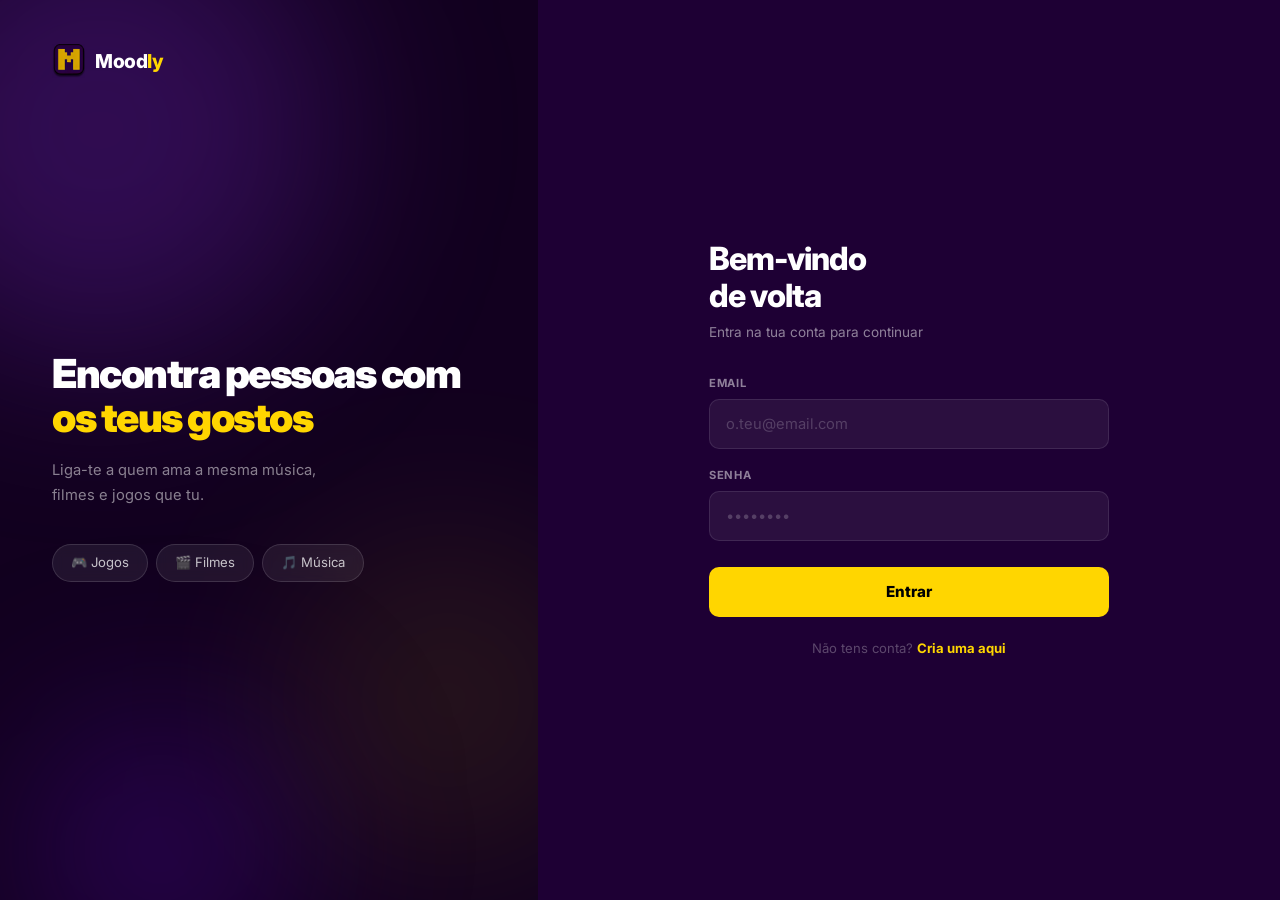
==== commit 01419e00: "finall" ====
--- a/index.html
+++ b/index.html
@@ -4,6 +4,7 @@
   <meta charset="UTF-8"/>
   <meta name="viewport" content="width=device-width, initial-scale=1.0"/>
   <title>Moodly</title>
+  <link rel="icon" type="image/png" href="uploads/MoodlyLogo.png"/>
   <link rel="stylesheet" href="css/app.css"/>
 </head>
 <body>
--- a/css/app.css
+++ b/css/app.css
@@ -71,7 +71,7 @@
 #app      { display: flex; min-height: 100vh; }
 #app.auth-page { display: block; width: 100%; margin: 0; max-width: 100%; }
 
-/* ── AUTH ─────────────────────────────────────────────────────── */
+/*  AUTH  */
 .auth-split { display: flex; min-height: 100vh; width: 100%; background: var(--bg); }
 
 .auth-left {
@@ -146,7 +146,7 @@
   .auth-right { padding: 36px 24px; }
 }
 
-/* ── SIDEBAR ──────────────────────────────────────────────────── */
+/* SIDEBAR */
 .sidebar { width: 210px; min-width: 210px; background: var(--panel); border-right: 1px solid var(--border); padding: 20px 14px; display: flex; flex-direction: column; height: 100vh; position: sticky; top: 0; overflow-y: auto; }
 
 .sidebar-logo { display: flex; align-items: center; gap: 9px; font-weight: 800; font-size: 1.15rem; margin-bottom: 32px; letter-spacing: -0.3px; color: #fff; }
@@ -161,34 +161,34 @@
 
 .sidebar-user { margin-top: auto; padding-top: 14px; border-top: 1px solid var(--border); font-size: 0.8rem; color: var(--dim); white-space: nowrap; overflow: hidden; text-overflow: ellipsis; }
 
-/* ── MAIN ─────────────────────────────────────────────────────── */
+/* MAIN */
 .main { flex: 1; padding: 28px 32px; overflow-y: auto; }
 
 .page-header { display: flex; justify-content: space-between; align-items: center; margin-bottom: 24px; }
 .page-header h1 { font-size: 1.6rem; font-weight: 800; letter-spacing: -0.6px; color: #fff; }
 .page-header p  { font-size: 0.82rem; color: var(--dim); margin-top: 2px; }
 
-/* ── CARD ─────────────────────────────────────────────────────── */
+/* CARD */
 .card { background: var(--panel); border: 1px solid var(--border); border-radius: var(--radius); padding: 18px; margin-bottom: 14px; }
 .card-title { font-size: 0.68rem; color: var(--dim); text-transform: uppercase; letter-spacing: 0.7px; margin-bottom: 12px; font-weight: 700; }
 
-/* ── FORMS ────────────────────────────────────────────────────── */
+/* FORMS */
 .form-group { margin-bottom: 12px; }
 .form-label { display: block; font-size: 0.78rem; color: var(--dim); margin-bottom: 4px; font-weight: 500; }
 .form-input { font: inherit; background: rgba(255,255,255,0.06); border: 1px solid var(--border); color: var(--text); padding: 9px 12px; width: 100%; display: block; border-radius: 8px; }
 .form-input:focus { outline: none; border-color: rgba(255,214,0,0.5); }
 .error-msg { color: var(--red); font-size: 0.8rem; margin-top: 4px; }
 
-/* ── AVATAR ───────────────────────────────────────────────────── */
+/* AVATAR */
 .avatar { display: inline-flex; align-items: center; justify-content: center; background: #5b21b6; border-radius: 50%; font-weight: 700; overflow: hidden; flex-shrink: 0; color: #fff; }
 .avatar img { width: 100%; height: 100%; object-fit: cover; }
 
-/* ── ROW ──────────────────────────────────────────────────────── */
+/* ROW */
 .row            { display: flex; align-items: center; gap: 9px; padding: 8px 0; border-bottom: 1px solid rgba(255,255,255,0.05); }
 .row:last-child { border-bottom: none; }
 .row-name       { flex: 1; font-size: 0.88rem; font-weight: 500; }
 
-/* ── MODAL ────────────────────────────────────────────────────── */
+/* MODAL */
 .modal-overlay { position: fixed; inset: 0; background: rgba(0,0,0,0.75); display: flex; align-items: center; justify-content: center; z-index: 100; backdrop-filter: blur(4px); }
 .modal-box { background: #200038; border: 1px solid rgba(255,255,255,0.1); border-radius: 16px; padding: 28px; width: 100%; max-width: 500px; max-height: 90vh; overflow-y: auto; scrollbar-width: thin; scrollbar-color: rgba(255,255,255,0.15) transparent; }
 .modal-box::-webkit-scrollbar { width: 4px; }
@@ -197,13 +197,13 @@
 .modal-box h3 { font-size: 1.15rem; font-weight: 800; margin-bottom: 18px; color: #fff; }
 .modal-footer { display: flex; gap: 8px; justify-content: flex-end; margin-top: 18px; }
 
-/* ── TOAST ────────────────────────────────────────────────────── */
+/* TOAST */
 .toast { position: fixed; bottom: 20px; right: 20px; background: var(--panel); border: 1px solid rgba(255,255,255,0.12); border-radius: 10px; padding: 10px 18px; z-index: 200; opacity: 0; transition: opacity 0.2s; font-size: 0.88rem; box-shadow: 0 8px 32px rgba(0,0,0,0.5); }
 .toast.show    { opacity: 1; }
 .toast.success { border-color: rgba(74,222,128,0.4); color: var(--green); }
 .toast.error   { border-color: rgba(248,113,113,0.4); color: var(--red); }
 
-/* ── DISCOVER ─────────────────────────────────────────────────── */
+/* DISCOVER */
 .discover-wrap { display: grid; grid-template-columns: 1fr 280px; gap: 20px; align-items: start; }
 
 .discover-card {
@@ -253,13 +253,12 @@
 .discover-action-btn.pass    { color: var(--red); }
 .discover-action-btn.report  { color: var(--dim); font-size: 0.82rem; }
 
-/* keep old classes for compat */
 .discover-btns  { display: flex; flex-direction: column; }
 .discover-action { cursor: pointer; font-weight: 700; font-size: 0.9rem; }
 .discover-photo { display: none; }
 .discover-info  { flex: 1; }
 
-/* ── INTERESTS ────────────────────────────────────────────────── */
+/* INTERESTS */
 .interest-section       { margin-bottom: 16px; }
 .interest-section-label { color: var(--yellow); font-size: 0.72rem; text-transform: uppercase; font-weight: 700; display: block; margin-bottom: 6px; letter-spacing: 0.5px; }
 .interest-input-row     { display: flex; gap: 6px; margin-bottom: 6px; }
@@ -273,9 +272,10 @@
 .interest-categories    { display: flex; flex-direction: column; gap: 10px; }
 .interest-cat-label     { color: var(--yellow); font-size: 0.72rem; text-transform: uppercase; font-weight: 700; display: block; margin-bottom: 5px; }
 .interest-cat-tags      { display: flex; flex-wrap: wrap; gap: 4px; }
-.itag                   { display: inline-block; border: 1px solid var(--border); padding: 3px 9px; font-size: 0.75rem; border-radius: 6px; color: var(--dim); }
-
-/* ── CHAT ─────────────────────────────────────────────────────── */
+.itag        { display: inline-block; border: 1px solid var(--border); padding: 3px 9px; font-size: 0.75rem; border-radius: 6px; color: var(--dim); }
+.itag-match  { border-color: rgba(255,214,0,0.5); color: var(--yellow); background: rgba(255,214,0,0.08); font-weight: 600; }
+
+/* CHAT */
 .chat-layout {
   flex: 1;
   display: flex;
@@ -372,7 +372,7 @@
 .chat-input:focus { border-color: rgba(255,214,0,0.4); }
 .send-btn { background: var(--yellow); color: #000; border: none; border-radius: 50%; width: 38px; height: 38px; font-size: 1.1rem; cursor: pointer; flex-shrink: 0; display: flex; align-items: center; justify-content: center; font-weight: 900; }
 
-/* ── PROFILE ──────────────────────────────────────────────────── */
+/* PROFILE */
 .profile-grid { display: grid; grid-template-columns: 260px 1fr; gap: 20px; }
 
 .profile-card {
@@ -412,7 +412,7 @@
 .conn-name          { flex: 1; font-size: 0.88rem; font-weight: 600; }
 .conn-actions       { display: flex; gap: 6px; }
 
-/* ── EVENTS ───────────────────────────────────────────────────── */
+/* EVENTS */
 .events-list { display: grid; grid-template-columns: 1fr 1fr; gap: 12px; }
 
 .event-item {
@@ -450,7 +450,7 @@
 .badge-cancelled { font-size: 0.7rem; color: var(--red); border: 1px solid rgba(239,68,68,0.3); padding: 2px 8px; border-radius: 999px; }
 .badge-pending   { font-size: 0.7rem; color: var(--yellow); border: 1px solid rgba(255,214,0,0.3); padding: 2px 8px; border-radius: 999px; }
 
-/* map section */
+/* map */
 .map-section { margin-top: 28px; }
 .map-toggle-btn {
   display: flex; align-items: center; gap: 10px;
@@ -468,7 +468,7 @@
 #map { width: 100%; height: 320px; border-radius: 12px; margin-top: 10px; border: 1px solid var(--border); display: none; }
 #map.open { display: block; }
 
-/* ── ADMIN ────────────────────────────────────────────────────── */
+/* ADMIN */
 .stat-box { background: var(--panel); border: 1px solid var(--border); border-radius: 12px; padding: 16px 18px; text-align: center; }
 .stat-box-num { font-size: 1.4rem; font-weight: 800; color: var(--yellow); }
 .stat-box-lbl { font-size: 0.7rem; color: var(--dim); margin-top: 3px; text-transform: uppercase; letter-spacing: 0.5px; }
@@ -476,7 +476,7 @@
 th { text-align: left; padding: 6px 10px; border-bottom: 1px solid var(--border); color: var(--dim); font-weight: 600; font-size: 0.78rem; text-transform: uppercase; letter-spacing: 0.4px; }
 td { padding: 9px 10px; border-bottom: 1px solid rgba(255,255,255,0.04); }
 
-/* ── MISC ─────────────────────────────────────────────────────── */
+/* etc */
 .empty { padding: 48px; text-align: center; color: var(--dim); }
 .dim   { color: var(--dim); }
 
@@ -485,7 +485,7 @@
 .auth-logo span { color: var(--yellow); }
 .auth-switch { margin-top: 12px; text-align: center; color: var(--dim); font-size: 0.85rem; }
 
-/* ── MOBILE TOPBAR & HAMBURGER ───────────────────────────────── */
+/* MOBILE TOPBAR & HAMBURGER */
 .mobile-topbar {
   display: none;
   position: fixed;
@@ -537,7 +537,7 @@
 }
 .menu-overlay.show { display: block; }
 
-/* ── RESPONSIVE ───────────────────────────────────────────────── */
+/* RESPONSIVE */
 @media (max-width: 768px) {
 
   .mobile-topbar { display: flex; }
@@ -571,7 +571,6 @@
   }
   .page-header h1 { font-size: 1.3rem; }
 
-  /* chats — full screen panels */
   .chat-layout {
     height: calc(100vh - 56px);
     margin-top: 56px;
@@ -608,7 +607,6 @@
 
   .chat-back-btn { display: flex; }
 
-  /* other grids */
   .discover-wrap { grid-template-columns: 1fr !important; }
   .events-list   { grid-template-columns: 1fr; }
   .profile-grid  { grid-template-columns: 1fr; }
@@ -646,4 +644,107 @@
   .card { padding: 14px; }
   .auth-left-tagline { font-size: 1.5rem; }
   .auth-left-glow-1, .auth-left-glow-2, .auth-left-glow-3 { display: none; }
+}
+
+/* PRINT / PDF */
+@media print {
+  @page { size: A4; margin: 14mm 14mm; }
+
+  *,
+  *::before,
+  *::after {
+    -webkit-print-color-adjust: exact !important;
+    print-color-adjust: exact !important;
+    color: #111 !important;
+    background-color: transparent !important;
+    border-color: #ccc !important;
+    text-shadow: none !important;
+  }
+
+  body { background: #fff !important; font-size: 10pt; }
+
+  .sidebar, .mobile-topbar, .menu-overlay,
+  .page-header button, .map-section, #map { display: none !important; }
+
+  #app { display: block !important; background: #fff !important; }
+
+  .main { margin: 0 !important; padding: 0 !important; overflow: visible !important; }
+
+  .page-header { margin-bottom: 10pt; border-bottom: 2px solid #333 !important; padding-bottom: 5pt; }
+  .page-header h1 { font-size: 16pt !important; }
+  .page-header p  { font-size: 9pt !important; }
+
+  .card {
+    background: #fff !important;
+    border: 1px solid #bbb !important;
+    border-radius: 4px !important;
+    break-inside: avoid !important;
+    page-break-inside: avoid !important;
+    margin-bottom: 6pt !important;
+    padding: 8pt !important;
+  }
+  .card[style*="margin-bottom:0"] { margin-bottom: 6pt !important; }
+
+  .card-title {
+    font-size: 7.5pt !important;
+    font-weight: 800 !important;
+    border-bottom: 1px solid #ccc !important;
+    padding-bottom: 3pt !important;
+    margin-bottom: 6pt !important;
+  }
+
+  #stats-kpis-users,
+  #stats-kpis-activity {
+    display: flex !important;
+    flex-wrap: wrap !important;
+    gap: 5pt !important;
+    margin-bottom: 6pt !important;
+  }
+
+  .stat-box {
+    flex: 1 !important;
+    min-width: 70pt !important;
+    background: #f5f5f5 !important;
+    border: 1px solid #ccc !important;
+    border-radius: 3px !important;
+    padding: 5pt 6pt !important;
+    break-inside: avoid;
+  }
+  .stat-box-num { font-size: 13pt !important; font-weight: 800 !important; }
+  .stat-box-lbl { font-size: 7pt !important; text-transform: uppercase; }
+
+  div[style*="grid-template-columns:1fr 1fr 1fr"],
+  div[style*="grid-template-columns: 1fr 1fr 1fr"] {
+    display: grid !important;
+    grid-template-columns: 1fr 1fr !important;
+    gap: 6pt !important;
+  }
+  div[style*="grid-template-columns:1fr 1fr"],
+  div[style*="grid-template-columns: 1fr 1fr"],
+  div[style*="grid-template-columns:2fr 1fr"],
+  div[style*="grid-template-columns: 2fr 1fr"] {
+    display: grid !important;
+    grid-template-columns: 1fr 1fr !important;
+    gap: 6pt !important;
+  }
+  div[style*="grid-template-columns:1fr 260px"],
+  div[style*="grid-template-columns: 1fr 260px"],
+  div[style*="grid-template-columns:1fr 280px"],
+  div[style*="grid-template-columns: 1fr 280px"] {
+    display: grid !important;
+    grid-template-columns: 1fr 1fr !important;
+    gap: 6pt !important;
+  }
+
+  canvas { max-width: 100% !important; height: auto !important; }
+
+  table { width: 100% !important; border-collapse: collapse !important; font-size: 9pt !important; }
+  th, td { padding: 3pt 5pt !important; border-bottom: 1px solid #ddd !important; }
+
+  .itag { border: 1px solid #bbb !important; font-size: 8pt !important; padding: 1pt 5pt !important; display: inline-block !important; margin: 1pt !important; }
+
+  #activity-insight, #corr-insight, #hist-conn-insight, #hist-msg-insight {
+    font-size: 8pt !important;
+    margin-top: 4pt !important;
+  }
 }
